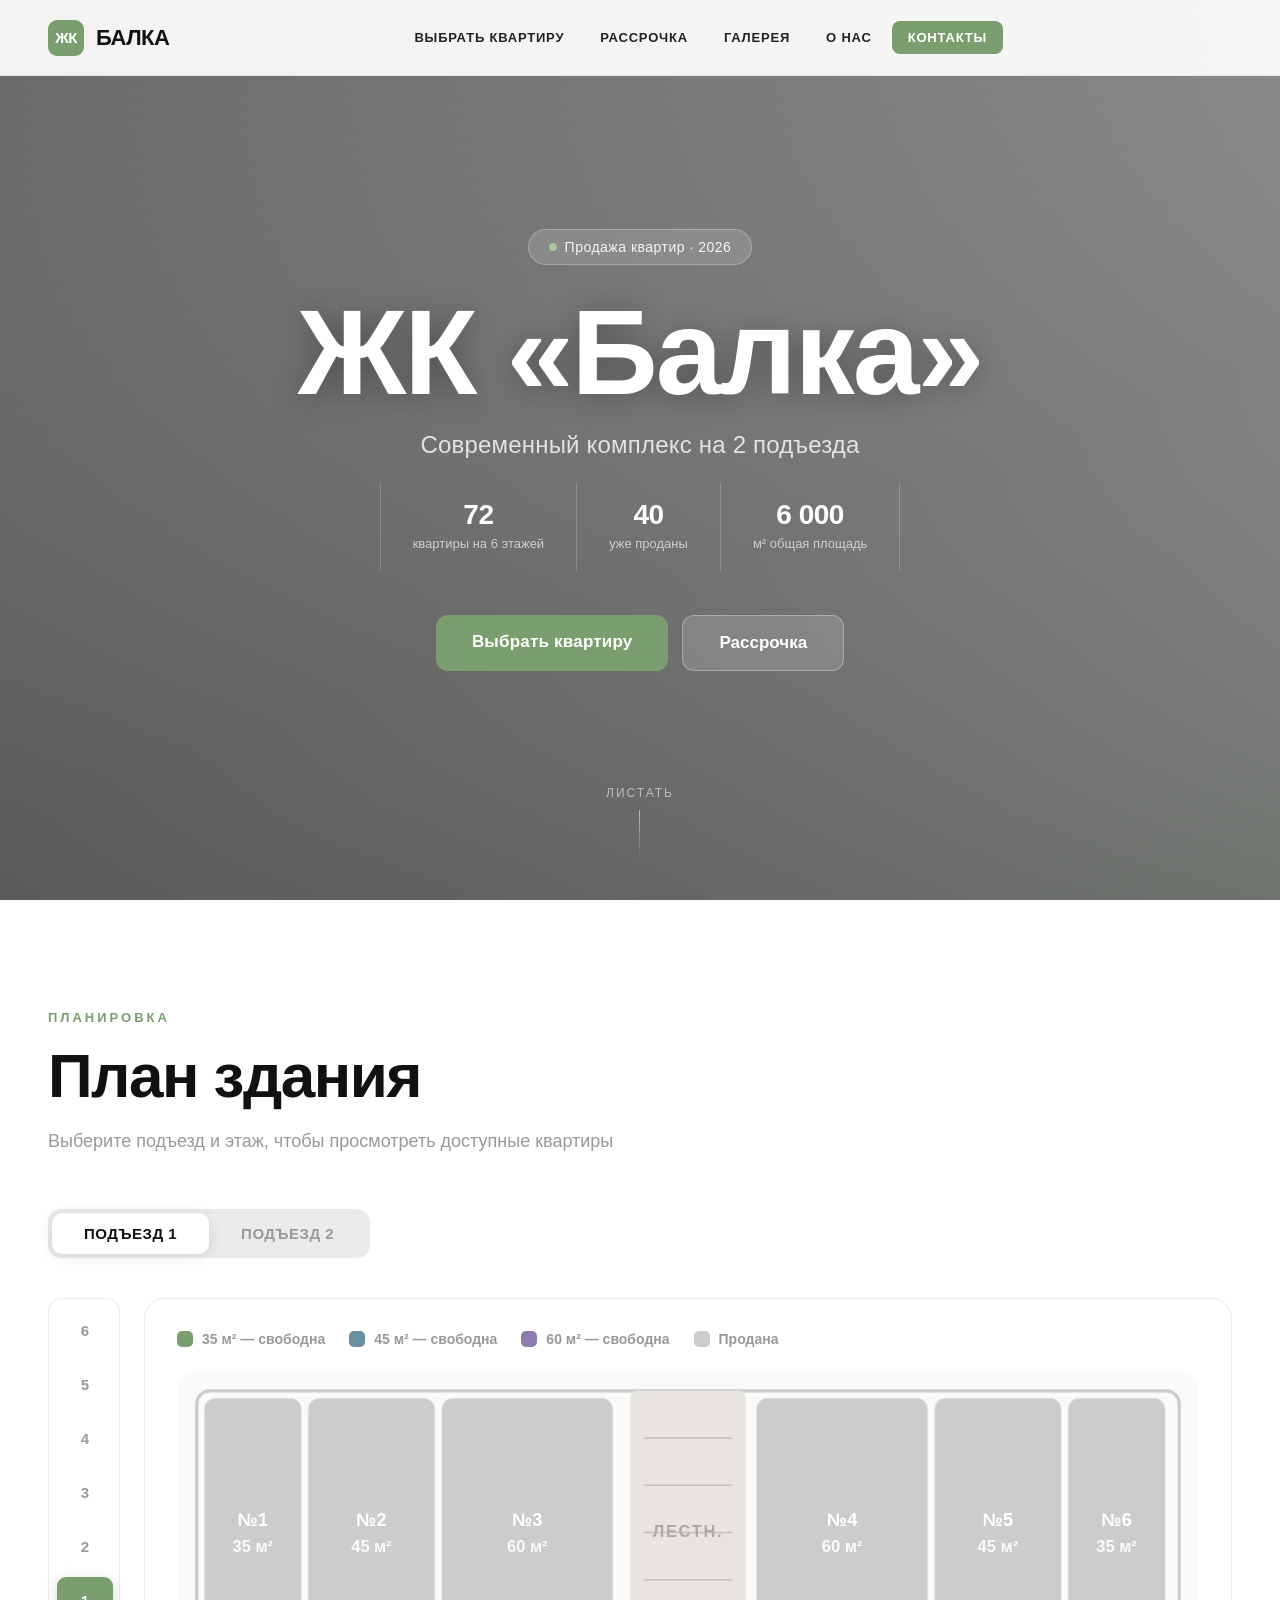
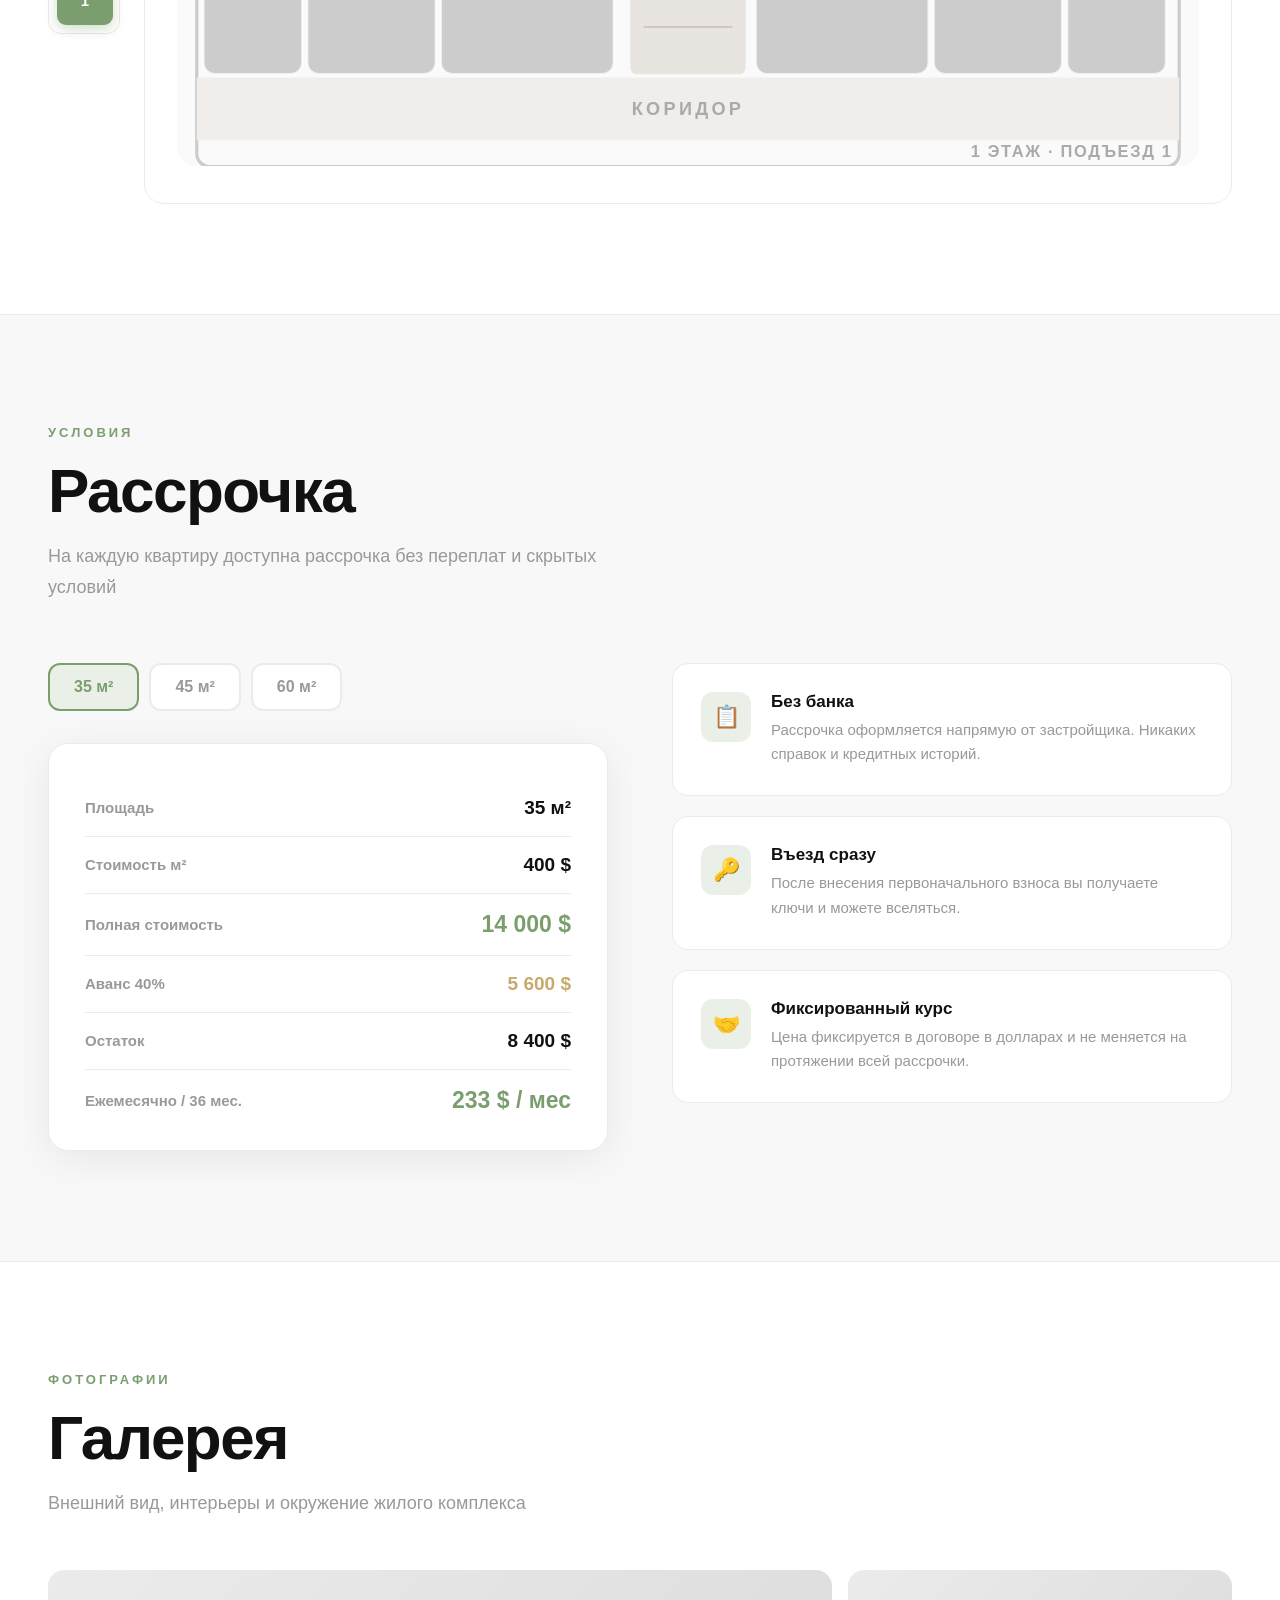
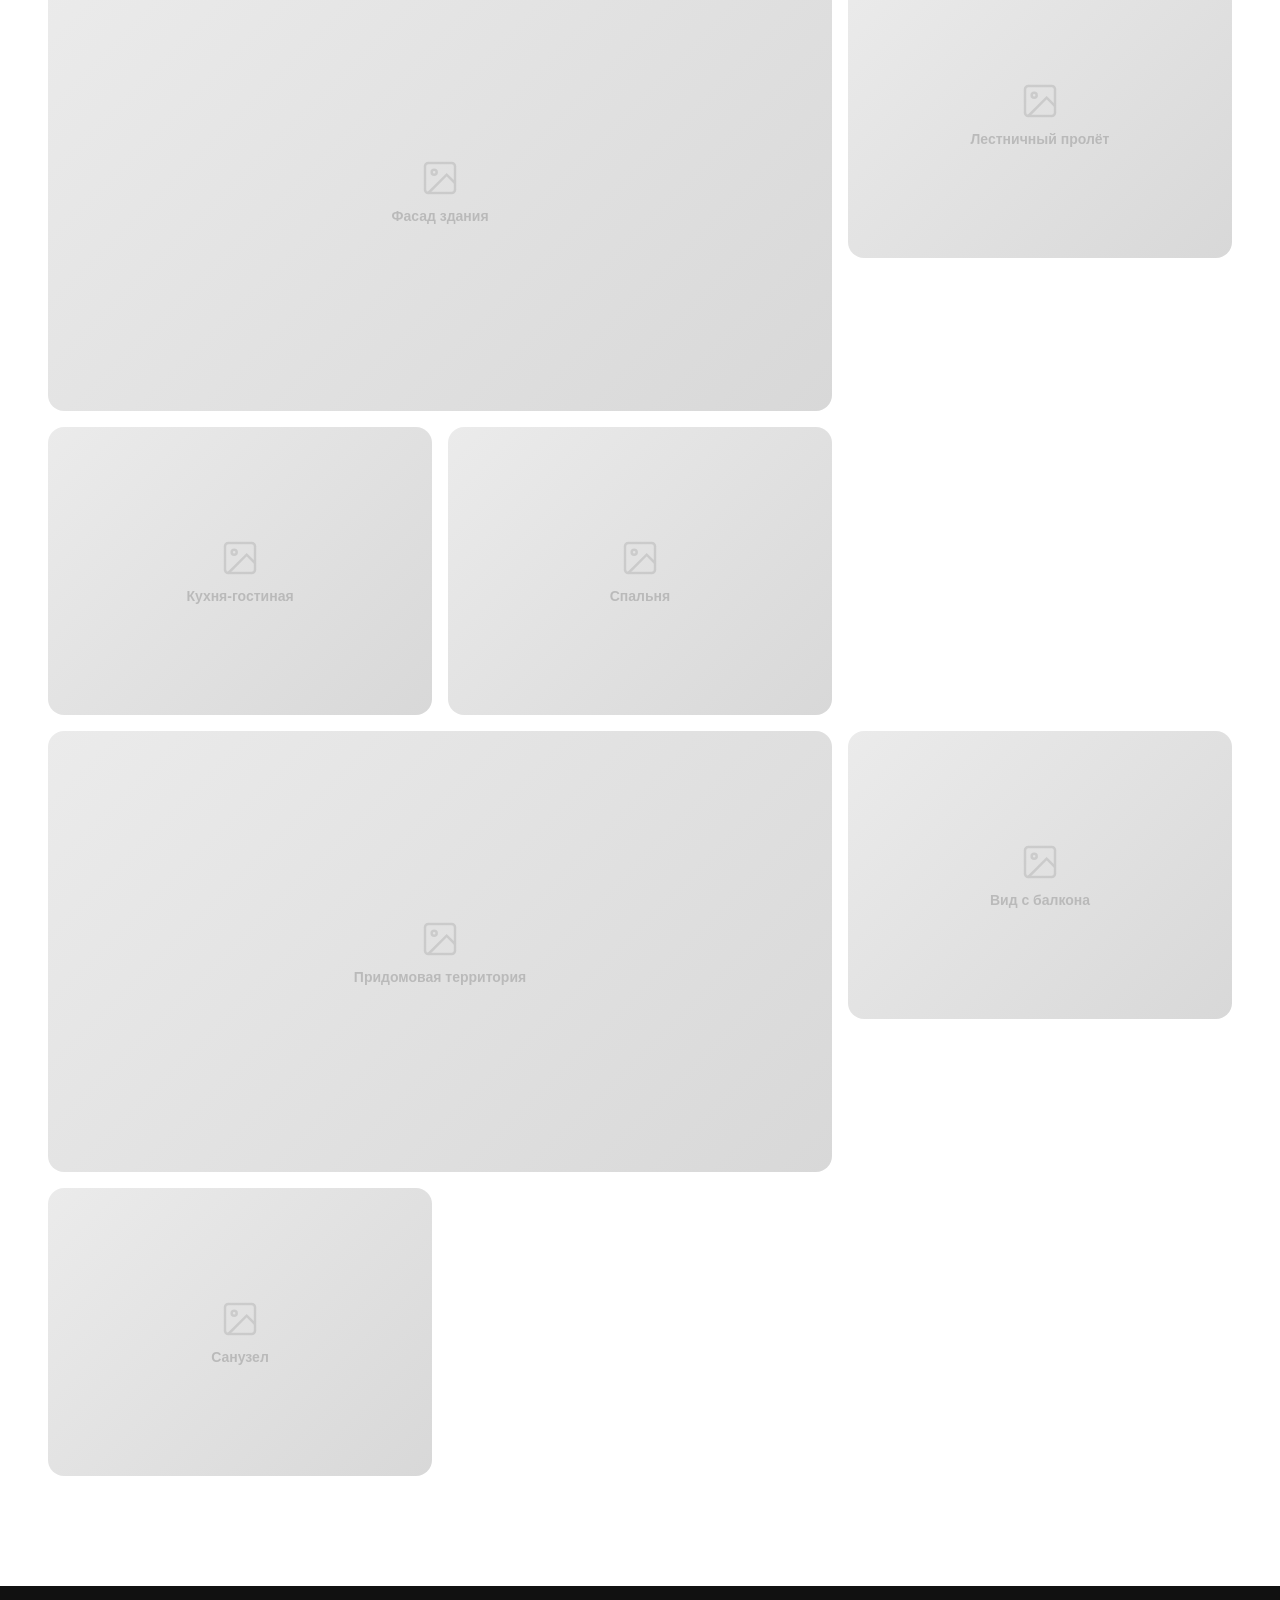
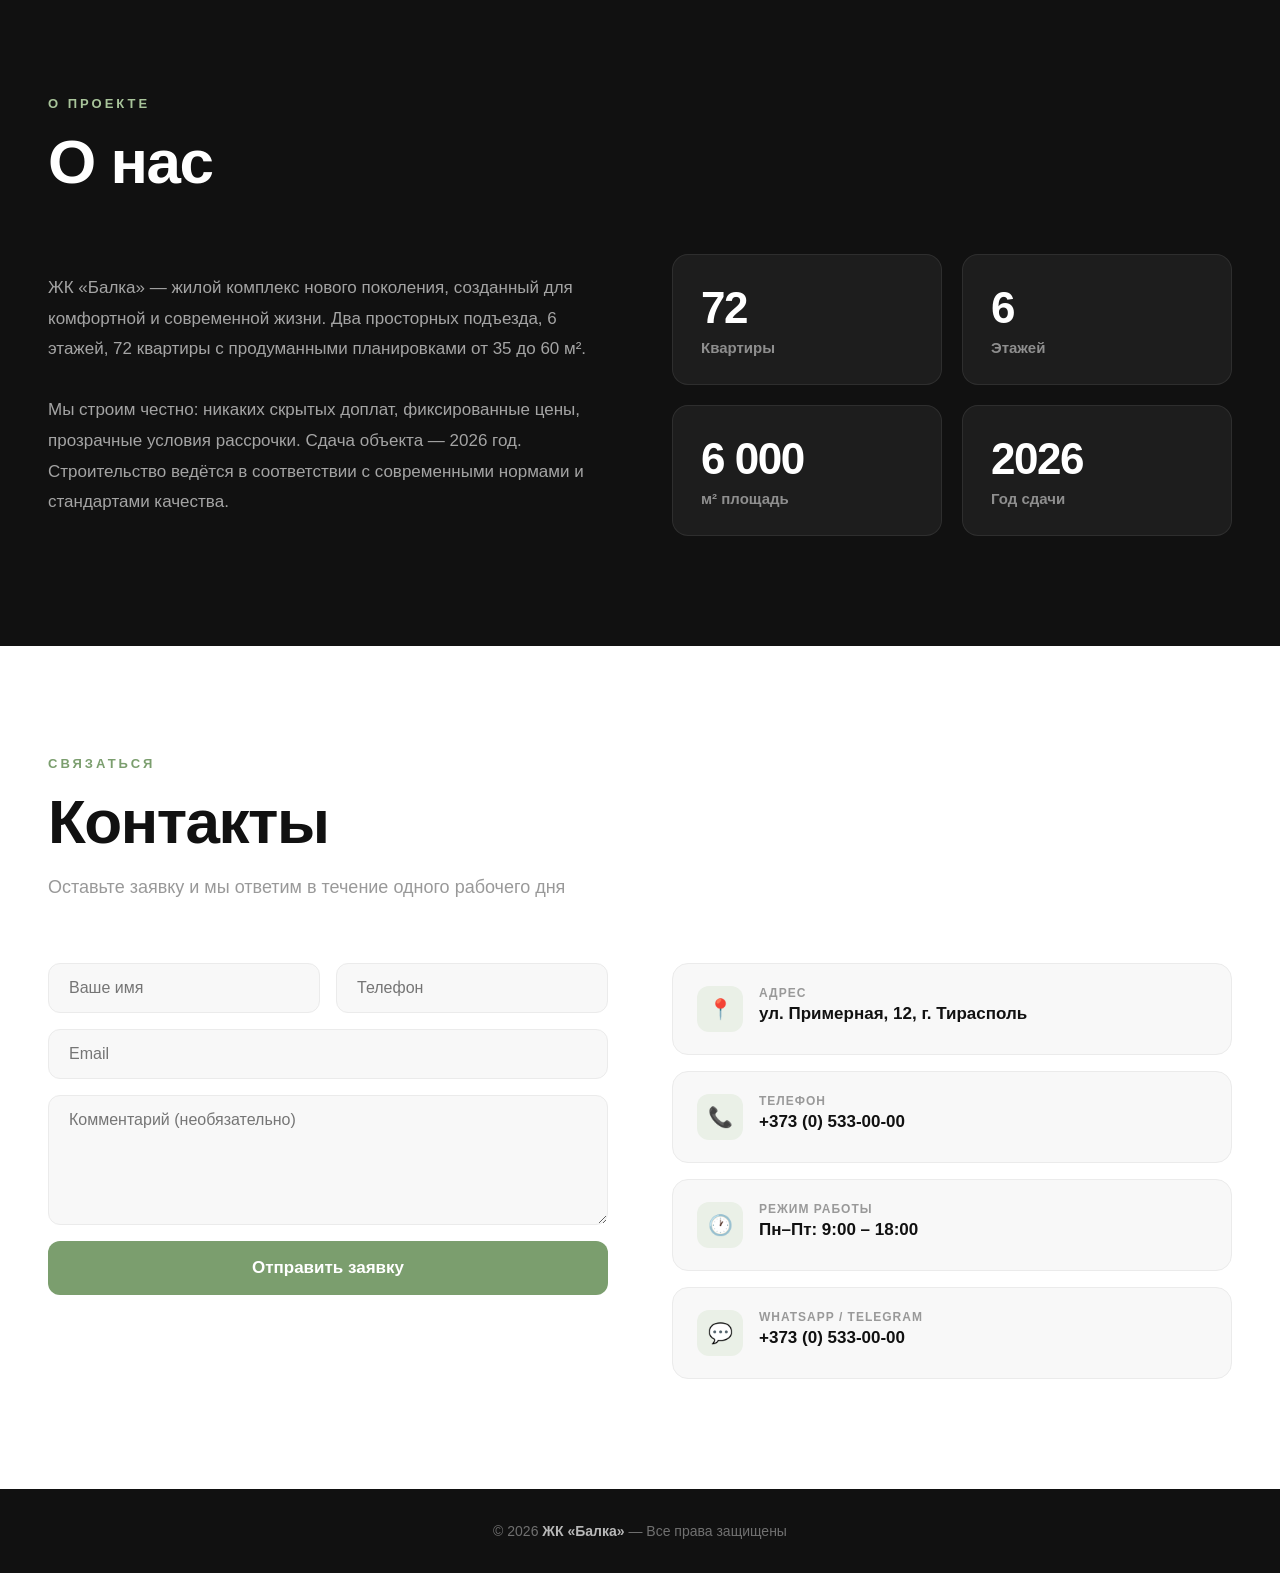
==== zhk-balka.html @ 7f9dbcc4 "Add files via upload" ====
<!DOCTYPE html>
<html lang="ru">
<head>
<meta charset="UTF-8">
<meta name="viewport" content="width=device-width, initial-scale=1.0">
<title>ЖК Балка — Современный жилой комплекс</title>
<link href="https://fonts.cdnfonts.com/css/cera-pro" rel="stylesheet">
<style>
  :root {
    --cream: #ffffff;
    --warm-white: #ffffff;
    --stone: #EBEBEB;
    --sand: #D4C9B8;
    --clay: #999999;
    --charcoal: #222222;
    --dark: #111111;
    --accent: #7B9E6E;
    --accent-light: #A8C49A;
    --accent-pale: #EAF0E7;
    --sold: #CCCCCC;
    --gold: #C8A96E;
    --radius: 16px;
    --shadow: 0 8px 40px rgba(0,0,0,0.07);
    --transition: all 0.35s cubic-bezier(0.4, 0, 0.2, 1);
  }

  * { margin: 0; padding: 0; box-sizing: border-box; }
  html { scroll-behavior: smooth; }

  body {
    font-family: 'Cera Pro', 'Nunito Sans', sans-serif;
    background: #fff;
    color: var(--charcoal);
    overflow-x: hidden;
    font-size: 17px;
  }

  /* ── NAV ── */
  nav {
    position: fixed; top: 0; left: 0; right: 0; z-index: 1000;
    background: rgba(255,255,255,0.92);
    backdrop-filter: blur(20px);
    -webkit-backdrop-filter: blur(20px);
    border-bottom: 1px solid rgba(0,0,0,0.07);
    padding: 0 48px;
    height: 76px;
    display: flex; align-items: center; justify-content: space-between;
  }

  .nav-logo {
    font-size: 22px; font-weight: 800; color: var(--dark);
    letter-spacing: -0.5px; text-decoration: none;
    display: flex; align-items: center; gap: 12px;
    text-transform: uppercase;
  }

  .nav-logo-icon {
    width: 36px; height: 36px; background: var(--accent);
    border-radius: 9px; display: flex; align-items: center; justify-content: center;
    color: white; font-size: 15px; font-weight: 800; flex-shrink: 0;
  }

  .nav-links {
    display: flex; align-items: center; gap: 4px;
    flex: 1; justify-content: center;
  }

  .nav-links a {
    text-decoration: none; color: var(--charcoal);
    font-size: 13px; font-weight: 700;
    padding: 9px 16px; border-radius: 8px;
    transition: var(--transition); white-space: nowrap;
    text-transform: uppercase; letter-spacing: 0.8px;
  }

  .nav-links a:hover { background: var(--stone); color: var(--dark); }

  .nav-cta {
    background: var(--accent) !important; color: white !important;
    font-weight: 700 !important; letter-spacing: 0.8px;
  }
  .nav-cta:hover { background: #6a8d5e !important; }

  .hamburger {
    display: none; flex-direction: column; gap: 5px;
    background: none; border: none; cursor: pointer; padding: 8px;
  }
  .hamburger span {
    width: 26px; height: 2px; background: var(--charcoal);
    border-radius: 2px; display: block; transition: var(--transition);
  }

  .mobile-menu {
    display: none; position: fixed; top: 76px; left: 0; right: 0;
    background: rgba(255,255,255,0.98); backdrop-filter: blur(20px);
    padding: 16px 24px; z-index: 999;
    border-bottom: 1px solid var(--stone);
    flex-direction: column; gap: 4px;
  }
  .mobile-menu.open { display: flex; }
  .mobile-menu a {
    text-decoration: none; color: var(--charcoal); font-size: 16px;
    font-weight: 700; padding: 13px 18px; border-radius: 10px;
    transition: var(--transition); text-transform: uppercase; letter-spacing: 0.8px;
  }
  .mobile-menu a:hover { background: var(--stone); }

  /* ── HERO ── */
  #hero {
    height: 100vh; min-height: 620px;
    position: relative; display: flex; align-items: center;
    justify-content: center; overflow: hidden;
  }

  .hero-bg {
    position: absolute; inset: 0;
    background:
      linear-gradient(160deg, rgba(20,20,20,0.6) 0%, rgba(20,20,20,0.35) 60%, rgba(100,140,90,0.2) 100%),
      url('https://images.unsplash.com/photo-1545324418-cc1a3fa10c00?w=1600&q=80') center/cover no-repeat;
    transform: scale(1.03);
  }
  .hero-overlay {
    position: absolute; inset: 0;
    background: linear-gradient(to bottom, rgba(0,0,0,0.08) 0%, rgba(0,0,0,0.5) 100%);
  }

  .hero-content {
    position: relative; z-index: 1; text-align: center;
    padding: 0 24px; animation: fadeUp 1s ease both;
    width: 100%; max-width: 900px;
  }

  .hero-badge {
    display: inline-flex; align-items: center; gap: 8px;
    background: rgba(255,255,255,0.14); backdrop-filter: blur(12px);
    border: 1px solid rgba(255,255,255,0.25);
    padding: 9px 20px; border-radius: 50px; margin-bottom: 32px;
    color: rgba(255,255,255,0.9); font-size: 14px; font-weight: 500;
    letter-spacing: 0.5px;
  }
  .hero-badge::before {
    content: ''; width: 8px; height: 8px; border-radius: 50%;
    background: var(--accent-light);
  }

  .hero-title {
    font-size: clamp(56px, 10vw, 120px);
    font-weight: 800; color: white;
    letter-spacing: -2px; line-height: 0.93;
    margin-bottom: 22px;
    text-shadow: 0 4px 30px rgba(0,0,0,0.3);
  }

  .hero-sub {
    font-size: clamp(18px, 2.5vw, 24px);
    color: rgba(255,255,255,0.8); font-weight: 400;
    margin-bottom: 24px; letter-spacing: 0.2px;
  }

  /* HERO STATS */
  .hero-stats {
    display: flex; justify-content: center; gap: 0;
    margin-bottom: 44px; flex-wrap: wrap;
  }

  .hero-stat {
    padding: 18px 32px;
    border-right: 1px solid rgba(255,255,255,0.2);
    text-align: center;
  }
  .hero-stat:first-child { border-left: 1px solid rgba(255,255,255,0.2); }

  .hero-stat-num {
    font-size: 28px; font-weight: 800; color: white;
    letter-spacing: -0.5px; display: block; line-height: 1;
    margin-bottom: 4px;
  }
  .hero-stat-label {
    font-size: 13px; color: rgba(255,255,255,0.65);
    font-weight: 500;
  }

  .hero-btns { display: flex; gap: 14px; justify-content: center; flex-wrap: wrap; }

  .btn-primary {
    background: var(--accent); color: white;
    padding: 17px 36px; border-radius: 12px;
    text-decoration: none; font-weight: 700; font-size: 17px;
    transition: var(--transition); border: none; cursor: pointer;
    font-family: inherit; letter-spacing: 0.2px;
  }
  .btn-primary:hover { background: #6a8d5e; transform: translateY(-2px); box-shadow: 0 14px 32px rgba(123,158,110,0.4); }

  .btn-ghost {
    background: rgba(255,255,255,0.14); color: white;
    padding: 17px 36px; border-radius: 12px;
    text-decoration: none; font-weight: 700; font-size: 17px;
    transition: var(--transition); border: 1px solid rgba(255,255,255,0.3);
    backdrop-filter: blur(8px); cursor: pointer; font-family: inherit;
  }
  .btn-ghost:hover { background: rgba(255,255,255,0.25); transform: translateY(-2px); }

  .hero-scroll {
    position: absolute; bottom: 40px; left: 50%; transform: translateX(-50%);
    color: rgba(255,255,255,0.55); font-size: 12px; letter-spacing: 2px;
    text-transform: uppercase; display: flex; flex-direction: column;
    align-items: center; gap: 10px; z-index: 1;
  }
  .scroll-line {
    width: 1px; height: 50px;
    background: linear-gradient(to bottom, rgba(255,255,255,0.55), transparent);
    animation: scrollPulse 2s ease infinite;
  }

  /* ── SHARED SECTION ── */
  section { padding: 110px 48px; max-width: 1280px; margin: 0 auto; }

  .section-label {
    font-size: 13px; font-weight: 700; letter-spacing: 3px;
    text-transform: uppercase; color: var(--accent);
    margin-bottom: 18px;
  }

  .section-title {
    font-size: clamp(36px, 5vw, 62px);
    font-weight: 800; color: var(--dark);
    letter-spacing: -1.5px; line-height: 1.05;
    margin-bottom: 18px;
  }

  .section-desc {
    font-size: 18px; color: var(--clay);
    font-weight: 400; line-height: 1.7;
    max-width: 580px;
  }

  /* divider between full-width sections */
  .section-divider {
    border: none; height: 1px;
    background: var(--stone); margin: 0;
  }

  /* ── PLAN BLOCK ── */
  #floorplan { max-width: 100%; padding: 110px 48px; background: #fff; }
  .plan-inner { max-width: 1280px; margin: 0 auto; }
  .plan-header { margin-bottom: 52px; }

  .plan-tabs {
    display: inline-flex; background: var(--stone);
    border-radius: 13px; padding: 4px; margin-bottom: 40px;
  }

  .plan-tab {
    padding: 12px 32px; border-radius: 10px; border: none;
    font-family: inherit; font-size: 15px; font-weight: 700;
    cursor: pointer; transition: var(--transition);
    color: var(--clay); background: transparent;
    text-transform: uppercase; letter-spacing: 0.5px;
  }
  .plan-tab.active {
    background: white; color: var(--dark);
    box-shadow: 0 2px 14px rgba(0,0,0,0.1);
  }

  .plan-container {
    display: grid; grid-template-columns: 72px 1fr;
    gap: 24px; align-items: start;
  }

  .floor-switcher {
    display: flex; flex-direction: column; gap: 6px;
    background: #fff; border-radius: 13px;
    padding: 8px; border: 1.5px solid var(--stone);
  }

  .floor-btn {
    width: 56px; height: 48px; border: none; border-radius: 9px;
    font-family: inherit; font-size: 15px; font-weight: 700;
    cursor: pointer; transition: var(--transition);
    color: var(--clay); background: transparent;
  }
  .floor-btn.active {
    background: var(--accent); color: white;
    box-shadow: 0 4px 14px rgba(123,158,110,0.35);
  }
  .floor-btn:hover:not(.active) { background: var(--stone); color: var(--dark); }

  .plan-wrapper {
    background: #fff; border-radius: 20px;
    padding: 32px; border: 1.5px solid var(--stone);
    position: relative; overflow: visible;
  }

  .plan-legend {
    display: flex; gap: 24px; margin-bottom: 24px; flex-wrap: wrap; align-items: center;
  }
  .legend-item {
    display: flex; align-items: center; gap: 9px;
    font-size: 14px; color: var(--clay); font-weight: 600;
  }
  .legend-dot { width: 16px; height: 16px; border-radius: 5px; }

  .plan-svg-container { position: relative; }

  /* SVG apt styles */
  .apt { cursor: pointer; transition: var(--transition); }
  .apt rect, .apt polygon { transition: var(--transition); stroke: rgba(255,255,255,0.7); stroke-width: 1.5; }
  .apt.free rect, .apt.free polygon { fill: var(--accent); }
  .apt.sold rect, .apt.sold polygon { fill: var(--sold); }
  .apt.free:hover rect, .apt.free:hover polygon { fill: var(--accent-light); }
  .apt-label {
    font-family: 'Cera Pro', sans-serif; font-weight: 700;
    fill: white; pointer-events: none;
    text-anchor: middle; dominant-baseline: middle;
  }

  /* Tooltip */
  .tooltip {
    position: fixed; z-index: 9999;
    background: var(--dark); color: white;
    border-radius: 14px; padding: 16px 20px;
    pointer-events: none; opacity: 0;
    transition: opacity 0.2s ease;
    min-width: 190px; font-size: 14px; line-height: 1.65;
    box-shadow: 0 12px 36px rgba(0,0,0,0.28);
  }
  .tooltip.show { opacity: 1; }
  .tooltip-num { font-size: 17px; font-weight: 800; margin-bottom: 8px; color: var(--accent-light); }
  .tooltip-row { display: flex; justify-content: space-between; gap: 18px; color: rgba(255,255,255,0.7); }
  .tooltip-row strong { color: white; }

  /* ── INSTALLMENT ── */
  #installment { max-width: 100%; padding: 110px 48px; background: #F8F8F8; }
  .inst-inner { max-width: 1280px; margin: 0 auto; }

  .inst-grid {
    display: grid; grid-template-columns: 1fr 1fr;
    gap: 64px; align-items: start; margin-top: 60px;
  }

  .size-selector { display: flex; gap: 10px; margin-bottom: 32px; }

  .size-btn {
    padding: 13px 24px; border: 2px solid var(--stone);
    background: white; border-radius: 12px; cursor: pointer;
    font-family: inherit; font-size: 16px; font-weight: 700;
    color: var(--clay); transition: var(--transition);
  }
  .size-btn.active {
    border-color: var(--accent); background: var(--accent-pale);
    color: var(--accent);
  }
  .size-btn:hover:not(.active) { border-color: #ccc; color: var(--charcoal); }

  .calc-card {
    background: white; border-radius: 20px;
    border: 1.5px solid var(--stone); padding: 36px;
    box-shadow: var(--shadow);
  }

  .calc-row {
    display: flex; justify-content: space-between; align-items: center;
    padding: 17px 0; border-bottom: 1px solid var(--stone);
  }
  .calc-row:last-child { border-bottom: none; padding-bottom: 0; }

  .calc-label { font-size: 15px; color: var(--clay); font-weight: 600; }
  .calc-value { font-size: 19px; font-weight: 700; color: var(--dark); }
  .calc-value.accent { color: var(--accent); font-size: 23px; }
  .calc-value.gold { color: var(--gold); }

  .inst-info { display: flex; flex-direction: column; gap: 20px; }

  .info-card {
    background: white; border-radius: 16px; padding: 28px;
    border: 1.5px solid var(--stone);
    display: flex; gap: 20px; align-items: flex-start;
  }
  .info-icon {
    width: 50px; height: 50px; border-radius: 12px;
    background: var(--accent-pale); display: flex; align-items: center;
    justify-content: center; font-size: 22px; flex-shrink: 0;
  }
  .info-title { font-size: 17px; font-weight: 700; color: var(--dark); margin-bottom: 6px; }
  .info-text { font-size: 15px; color: var(--clay); line-height: 1.65; }

  /* ── GALLERY ── */
  #gallery { max-width: 1280px; }

  .gallery-grid {
    display: grid;
    grid-template-columns: repeat(3, 1fr);
    gap: 16px; margin-top: 52px;
  }
  .gallery-item {
    border-radius: 16px; overflow: hidden;
    cursor: pointer; position: relative;
    background: var(--stone); aspect-ratio: 4/3;
    transition: var(--transition);
  }
  .gallery-item:nth-child(1) { grid-column: span 2; aspect-ratio: 16/9; }
  .gallery-item:nth-child(5) { grid-column: span 2; aspect-ratio: 16/9; }
  .gallery-item:hover { transform: scale(1.015); box-shadow: 0 20px 50px rgba(0,0,0,0.12); }
  .gallery-item:hover .gallery-overlay { opacity: 1; }

  .gallery-placeholder {
    width: 100%; height: 100%; display: flex; flex-direction: column;
    align-items: center; justify-content: center;
    background: linear-gradient(135deg, #EBEBEB 0%, #D8D8D8 100%);
    color: #aaa; gap: 10px;
  }
  .gallery-placeholder svg { opacity: 0.4; }
  .gallery-placeholder span { font-size: 14px; font-weight: 600; opacity: 0.7; }

  .gallery-overlay {
    position: absolute; inset: 0; background: rgba(0,0,0,0.35);
    display: flex; align-items: center; justify-content: center;
    opacity: 0; transition: var(--transition);
  }
  .gallery-overlay svg { color: white; }

  /* Lightbox */
  .lightbox {
    position: fixed; inset: 0; z-index: 9998;
    background: rgba(10,10,10,0.95); backdrop-filter: blur(12px);
    display: flex; align-items: center; justify-content: center;
    opacity: 0; pointer-events: none; transition: opacity 0.3s ease;
  }
  .lightbox.open { opacity: 1; pointer-events: all; }

  .lightbox-inner {
    max-width: 90vw; max-height: 85vh;
    border-radius: 20px; overflow: hidden; position: relative;
    background: #222; display: flex; align-items: center;
    justify-content: center; min-width: 400px; min-height: 300px;
  }
  .lightbox-placeholder {
    width: 80vw; height: 60vh; display: flex; flex-direction: column;
    align-items: center; justify-content: center;
    background: linear-gradient(135deg, #2a2a2a, #1a1a1a);
    color: #666; gap: 14px;
  }
  .lightbox-placeholder span { font-size: 17px; font-weight: 600; }

  .lightbox-close {
    position: absolute; top: 20px; right: 20px;
    width: 46px; height: 46px; border-radius: 50%;
    background: rgba(255,255,255,0.12); border: none; cursor: pointer;
    color: white; font-size: 20px; display: flex; align-items: center;
    justify-content: center; transition: var(--transition);
    backdrop-filter: blur(8px);
  }
  .lightbox-close:hover { background: rgba(255,255,255,0.25); transform: rotate(90deg); }

  /* ── ABOUT ── */
  #about { max-width: 100%; padding: 110px 48px; background: var(--dark); }
  .about-inner { max-width: 1280px; margin: 0 auto; }
  #about .section-title { color: white; }
  #about .section-label { color: var(--accent-light); }

  .about-grid {
    display: grid; grid-template-columns: 1fr 1fr;
    gap: 64px; align-items: center; margin-top: 60px;
  }

  .about-text { color: rgba(255,255,255,0.62); font-size: 17px; line-height: 1.8; }

  .about-stats { display: grid; grid-template-columns: 1fr 1fr; gap: 20px; }

  .stat-card {
    background: rgba(255,255,255,0.05); border-radius: 16px;
    padding: 28px; border: 1px solid rgba(255,255,255,0.08);
  }
  .stat-num {
    font-size: 44px; font-weight: 800; color: white;
    letter-spacing: -1.5px; margin-bottom: 6px;
  }
  .stat-label { font-size: 15px; color: rgba(255,255,255,0.5); font-weight: 600; }

  /* ── CONTACTS ── */
  #contacts { max-width: 1280px; }

  .contact-grid {
    display: grid; grid-template-columns: 1fr 1fr; gap: 64px;
    margin-top: 60px; align-items: start;
  }

  .contact-form { display: flex; flex-direction: column; gap: 16px; }
  .form-row { display: grid; grid-template-columns: 1fr 1fr; gap: 16px; }

  input, textarea {
    font-family: inherit; font-size: 16px;
    background: #F8F8F8; border: 1.5px solid var(--stone);
    border-radius: 12px; padding: 15px 20px; color: var(--dark);
    transition: var(--transition); width: 100%; outline: none;
  }
  input:focus, textarea:focus { border-color: var(--accent); background: white; }
  textarea { resize: vertical; min-height: 130px; }

  .form-submit {
    padding: 17px; border-radius: 12px;
    background: var(--accent); color: white; border: none;
    font-family: inherit; font-size: 17px; font-weight: 700;
    cursor: pointer; transition: var(--transition);
  }
  .form-submit:hover { background: #6a8d5e; transform: translateY(-2px); box-shadow: 0 12px 30px rgba(123,158,110,0.35); }

  .contact-info { display: flex; flex-direction: column; gap: 16px; }

  .contact-card {
    background: #F8F8F8; border-radius: 16px; padding: 22px 24px;
    border: 1.5px solid var(--stone); display: flex; gap: 16px; align-items: flex-start;
  }
  .contact-icon {
    width: 46px; height: 46px; border-radius: 12px;
    background: var(--accent-pale); display: flex; align-items: center;
    justify-content: center; font-size: 20px; flex-shrink: 0;
  }
  .contact-label { font-size: 12px; color: var(--clay); font-weight: 700; text-transform: uppercase; letter-spacing: 1px; margin-bottom: 4px; }
  .contact-value { font-size: 17px; color: var(--dark); font-weight: 700; }

  /* ── FOOTER ── */
  footer {
    background: var(--dark); color: rgba(255,255,255,0.4);
    text-align: center; padding: 34px 48px; font-size: 14px;
  }
  footer strong { color: rgba(255,255,255,0.7); }

  /* ── ANIMATIONS ── */
  @keyframes fadeUp {
    from { opacity: 0; transform: translateY(30px); }
    to { opacity: 1; transform: translateY(0); }
  }
  @keyframes scrollPulse {
    0%, 100% { opacity: 0.4; }
    50% { opacity: 1; }
  }

  /* ── RESPONSIVE ── */
  @media (max-width: 960px) {
    section { padding: 80px 24px; }
    #floorplan, #installment, #about { padding: 80px 24px; }
    nav { padding: 0 24px; }
    .nav-links { display: none; }
    .hamburger { display: flex; }

    .inst-grid { grid-template-columns: 1fr; gap: 36px; }
    .about-grid { grid-template-columns: 1fr; gap: 40px; }
    .contact-grid { grid-template-columns: 1fr; gap: 40px; }
    .form-row { grid-template-columns: 1fr; }

    .gallery-grid { grid-template-columns: 1fr 1fr; }
    .gallery-item:nth-child(1) { grid-column: span 2; }
    .gallery-item:nth-child(5) { grid-column: span 1; }

    .plan-container { grid-template-columns: 60px 1fr; gap: 12px; }
    .floor-btn { width: 44px; height: 42px; font-size: 13px; }

    .about-stats { grid-template-columns: 1fr 1fr; }
    .hero-stat { padding: 14px 20px; }
    .hero-stat-num { font-size: 22px; }
  }

  @media (max-width: 600px) {
    .hero-title { letter-spacing: -1px; }
    .gallery-grid { grid-template-columns: 1fr; }
    .gallery-item:nth-child(1), .gallery-item:nth-child(5) { grid-column: span 1; }
    .plan-container { grid-template-columns: 1fr; }
    .floor-switcher { flex-direction: row; flex-wrap: wrap; gap: 4px; }
    .floor-btn { width: 44px; height: 38px; }
    .size-selector { flex-wrap: wrap; }
    .about-stats { grid-template-columns: 1fr 1fr; }
    .lightbox-inner { min-width: 90vw; }
    .hero-stats { flex-direction: column; gap: 0; }
    .hero-stat { border-right: none !important; border-top: 1px solid rgba(255,255,255,0.2); }
    .hero-stat:first-child { border-left: none; border-top: 1px solid rgba(255,255,255,0.2); }
  }
</style>
</head>
<body>

<!-- NAV -->
<nav>
  <a href="#hero" class="nav-logo">
    <div class="nav-logo-icon">ЖК</div>
    Балка
  </a>
  <div class="nav-links">
    <a href="#floorplan">Выбрать квартиру</a>
    <a href="#installment">Рассрочка</a>
    <a href="#gallery">Галерея</a>
    <a href="#about">О нас</a>
    <a href="#contacts" class="nav-cta">Контакты</a>
  </div>
  <button class="hamburger" onclick="toggleMenu()" aria-label="Меню">
    <span></span><span></span><span></span>
  </button>
</nav>

<div class="mobile-menu" id="mobileMenu">
  <a href="#floorplan" onclick="toggleMenu()">Выбрать квартиру</a>
  <a href="#installment" onclick="toggleMenu()">Рассрочка</a>
  <a href="#gallery" onclick="toggleMenu()">Галерея</a>
  <a href="#about" onclick="toggleMenu()">О нас</a>
  <a href="#contacts" onclick="toggleMenu()">Контакты</a>
</div>

<!-- HERO -->
<section id="hero">
  <div class="hero-bg"></div>
  <div class="hero-overlay"></div>
  <div class="hero-content">
    <div class="hero-badge">Продажа квартир · 2026</div>
    <h1 class="hero-title">ЖК «Балка»</h1>
    <p class="hero-sub">Современный комплекс на 2 подъезда</p>

    <div class="hero-stats">
      <div class="hero-stat">
        <span class="hero-stat-num">72</span>
        <span class="hero-stat-label">квартиры на 6 этажей</span>
      </div>
      <div class="hero-stat">
        <span class="hero-stat-num">40</span>
        <span class="hero-stat-label">уже проданы</span>
      </div>
      <div class="hero-stat">
        <span class="hero-stat-num">6 000</span>
        <span class="hero-stat-label">м² общая площадь</span>
      </div>
    </div>

    <div class="hero-btns">
      <a href="#floorplan" class="btn-primary">Выбрать квартиру</a>
      <a href="#installment" class="btn-ghost">Рассрочка</a>
    </div>
  </div>
  <div class="hero-scroll">
    <span>Листать</span>
    <div class="scroll-line"></div>
  </div>
</section>

<!-- FLOOR PLAN -->
<div id="floorplan">
<div class="plan-inner">
  <div class="plan-header">
    <div class="section-label">Планировка</div>
    <h2 class="section-title">План здания</h2>
    <p class="section-desc">Выберите подъезд и этаж, чтобы просмотреть доступные квартиры</p>
  </div>

  <div class="plan-tabs">
    <button class="plan-tab active" onclick="selectEntrance(1)">Подъезд 1</button>
    <button class="plan-tab" onclick="selectEntrance(2)">Подъезд 2</button>
  </div>

  <div class="plan-container">
    <div class="floor-switcher" id="floorSwitcher">
      <button class="floor-btn" onclick="selectFloor(6)">6</button>
      <button class="floor-btn" onclick="selectFloor(5)">5</button>
      <button class="floor-btn" onclick="selectFloor(4)">4</button>
      <button class="floor-btn" onclick="selectFloor(3)">3</button>
      <button class="floor-btn" onclick="selectFloor(2)">2</button>
      <button class="floor-btn active" onclick="selectFloor(1)">1</button>
    </div>

    <div class="plan-wrapper">
      <div class="plan-legend">
        <div class="legend-item">
          <div class="legend-dot" style="background:var(--accent)"></div>
          Свободна
        </div>
        <div class="legend-item">
          <div class="legend-dot" style="background:var(--sold)"></div>
          Продана
        </div>
      </div>
      <div class="plan-svg-container" id="planContainer"></div>
    </div>
  </div>
</div>
</div>

<hr class="section-divider">

<!-- INSTALLMENT -->
<div id="installment">
<div class="inst-inner">
  <div class="section-label">Условия</div>
  <h2 class="section-title">Рассрочка</h2>
  <p class="section-desc">На каждую квартиру доступна рассрочка без переплат и скрытых условий</p>

  <div class="inst-grid">
    <div>
      <div class="size-selector">
        <button class="size-btn active" onclick="selectSize(35, this)">35 м²</button>
        <button class="size-btn" onclick="selectSize(45, this)">45 м²</button>
        <button class="size-btn" onclick="selectSize(60, this)">60 м²</button>
      </div>
      <div class="calc-card">
        <div class="calc-row">
          <span class="calc-label">Площадь</span>
          <span class="calc-value" id="calcSize">35 м²</span>
        </div>
        <div class="calc-row">
          <span class="calc-label">Стоимость м²</span>
          <span class="calc-value">400 $</span>
        </div>
        <div class="calc-row">
          <span class="calc-label">Полная стоимость</span>
          <span class="calc-value accent" id="calcTotal">14 000 $</span>
        </div>
        <div class="calc-row">
          <span class="calc-label">Аванс 40%</span>
          <span class="calc-value gold" id="calcDown">5 600 $</span>
        </div>
        <div class="calc-row">
          <span class="calc-label">Остаток</span>
          <span class="calc-value" id="calcRest">8 400 $</span>
        </div>
        <div class="calc-row">
          <span class="calc-label">Ежемесячно / 36 мес.</span>
          <span class="calc-value accent" id="calcMonthly">233 $ / мес</span>
        </div>
      </div>
    </div>
    <div class="inst-info">
      <div class="info-card">
        <div class="info-icon">📋</div>
        <div>
          <div class="info-title">Без банка</div>
          <div class="info-text">Рассрочка оформляется напрямую от застройщика. Никаких справок и кредитных историй.</div>
        </div>
      </div>
      <div class="info-card">
        <div class="info-icon">🔑</div>
        <div>
          <div class="info-title">Въезд сразу</div>
          <div class="info-text">После внесения первоначального взноса вы получаете ключи и можете вселяться.</div>
        </div>
      </div>
      <div class="info-card">
        <div class="info-icon">🤝</div>
        <div>
          <div class="info-title">Фиксированный курс</div>
          <div class="info-text">Цена фиксируется в договоре в долларах и не меняется на протяжении всей рассрочки.</div>
        </div>
      </div>
    </div>
  </div>
</div>
</div>

<hr class="section-divider">

<!-- GALLERY -->
<section id="gallery">
  <div class="section-label">Фотографии</div>
  <h2 class="section-title">Галерея</h2>
  <p class="section-desc">Внешний вид, интерьеры и окружение жилого комплекса</p>

  <div class="gallery-grid">
    <div class="gallery-item" onclick="openLightbox(1)">
      <div class="gallery-placeholder">
        <svg width="40" height="40" viewBox="0 0 24 24" fill="none" stroke="currentColor" stroke-width="1.5"><rect x="3" y="3" width="18" height="18" rx="2"/><circle cx="8.5" cy="8.5" r="1.5"/><path d="M21 15l-5-5L5 21"/></svg>
        <span>Фасад здания</span>
      </div>
      <div class="gallery-overlay">
        <svg width="32" height="32" viewBox="0 0 24 24" fill="none" stroke="currentColor" stroke-width="2"><circle cx="11" cy="11" r="8"/><path d="M21 21l-4.35-4.35"/><line x1="11" y1="8" x2="11" y2="14"/><line x1="8" y1="11" x2="14" y2="11"/></svg>
      </div>
    </div>
    <div class="gallery-item" onclick="openLightbox(2)">
      <div class="gallery-placeholder">
        <svg width="40" height="40" viewBox="0 0 24 24" fill="none" stroke="currentColor" stroke-width="1.5"><rect x="3" y="3" width="18" height="18" rx="2"/><circle cx="8.5" cy="8.5" r="1.5"/><path d="M21 15l-5-5L5 21"/></svg>
        <span>Лестничный пролёт</span>
      </div>
      <div class="gallery-overlay">
        <svg width="32" height="32" viewBox="0 0 24 24" fill="none" stroke="currentColor" stroke-width="2"><circle cx="11" cy="11" r="8"/><path d="M21 21l-4.35-4.35"/><line x1="11" y1="8" x2="11" y2="14"/><line x1="8" y1="11" x2="14" y2="11"/></svg>
      </div>
    </div>
    <div class="gallery-item" onclick="openLightbox(3)">
      <div class="gallery-placeholder">
        <svg width="40" height="40" viewBox="0 0 24 24" fill="none" stroke="currentColor" stroke-width="1.5"><rect x="3" y="3" width="18" height="18" rx="2"/><circle cx="8.5" cy="8.5" r="1.5"/><path d="M21 15l-5-5L5 21"/></svg>
        <span>Кухня-гостиная</span>
      </div>
      <div class="gallery-overlay">
        <svg width="32" height="32" viewBox="0 0 24 24" fill="none" stroke="currentColor" stroke-width="2"><circle cx="11" cy="11" r="8"/><path d="M21 21l-4.35-4.35"/><line x1="11" y1="8" x2="11" y2="14"/><line x1="8" y1="11" x2="14" y2="11"/></svg>
      </div>
    </div>
    <div class="gallery-item" onclick="openLightbox(4)">
      <div class="gallery-placeholder">
        <svg width="40" height="40" viewBox="0 0 24 24" fill="none" stroke="currentColor" stroke-width="1.5"><rect x="3" y="3" width="18" height="18" rx="2"/><circle cx="8.5" cy="8.5" r="1.5"/><path d="M21 15l-5-5L5 21"/></svg>
        <span>Спальня</span>
      </div>
      <div class="gallery-overlay">
        <svg width="32" height="32" viewBox="0 0 24 24" fill="none" stroke="currentColor" stroke-width="2"><circle cx="11" cy="11" r="8"/><path d="M21 21l-4.35-4.35"/><line x1="11" y1="8" x2="11" y2="14"/><line x1="8" y1="11" x2="14" y2="11"/></svg>
      </div>
    </div>
    <div class="gallery-item" onclick="openLightbox(5)">
      <div class="gallery-placeholder">
        <svg width="40" height="40" viewBox="0 0 24 24" fill="none" stroke="currentColor" stroke-width="1.5"><rect x="3" y="3" width="18" height="18" rx="2"/><circle cx="8.5" cy="8.5" r="1.5"/><path d="M21 15l-5-5L5 21"/></svg>
        <span>Придомовая территория</span>
      </div>
      <div class="gallery-overlay">
        <svg width="32" height="32" viewBox="0 0 24 24" fill="none" stroke="currentColor" stroke-width="2"><circle cx="11" cy="11" r="8"/><path d="M21 21l-4.35-4.35"/><line x1="11" y1="8" x2="11" y2="14"/><line x1="8" y1="11" x2="14" y2="11"/></svg>
      </div>
    </div>
    <div class="gallery-item" onclick="openLightbox(6)">
      <div class="gallery-placeholder">
        <svg width="40" height="40" viewBox="0 0 24 24" fill="none" stroke="currentColor" stroke-width="1.5"><rect x="3" y="3" width="18" height="18" rx="2"/><circle cx="8.5" cy="8.5" r="1.5"/><path d="M21 15l-5-5L5 21"/></svg>
        <span>Вид с балкона</span>
      </div>
      <div class="gallery-overlay">
        <svg width="32" height="32" viewBox="0 0 24 24" fill="none" stroke="currentColor" stroke-width="2"><circle cx="11" cy="11" r="8"/><path d="M21 21l-4.35-4.35"/><line x1="11" y1="8" x2="11" y2="14"/><line x1="8" y1="11" x2="14" y2="11"/></svg>
      </div>
    </div>
    <div class="gallery-item" onclick="openLightbox(7)">
      <div class="gallery-placeholder">
        <svg width="40" height="40" viewBox="0 0 24 24" fill="none" stroke="currentColor" stroke-width="1.5"><rect x="3" y="3" width="18" height="18" rx="2"/><circle cx="8.5" cy="8.5" r="1.5"/><path d="M21 15l-5-5L5 21"/></svg>
        <span>Санузел</span>
      </div>
      <div class="gallery-overlay">
        <svg width="32" height="32" viewBox="0 0 24 24" fill="none" stroke="currentColor" stroke-width="2"><circle cx="11" cy="11" r="8"/><path d="M21 21l-4.35-4.35"/><line x1="11" y1="8" x2="11" y2="14"/><line x1="8" y1="11" x2="14" y2="11"/></svg>
      </div>
    </div>
  </div>
</section>

<!-- ABOUT -->
<div id="about">
<div class="about-inner">
  <div class="section-label">О проекте</div>
  <h2 class="section-title">О нас</h2>

  <div class="about-grid">
    <div>
      <p class="about-text">
        ЖК «Балка» — жилой комплекс нового поколения, созданный для комфортной и современной жизни.
        Два просторных подъезда, 6 этажей, 72 квартиры с продуманными планировками от 35 до 60 м².<br><br>
        Мы строим честно: никаких скрытых доплат, фиксированные цены, прозрачные условия рассрочки.
        Сдача объекта — 2026 год. Строительство ведётся в соответствии с современными нормами и стандартами качества.
      </p>
    </div>
    <div class="about-stats">
      <div class="stat-card">
        <div class="stat-num">72</div>
        <div class="stat-label">Квартиры</div>
      </div>
      <div class="stat-card">
        <div class="stat-num">6</div>
        <div class="stat-label">Этажей</div>
      </div>
      <div class="stat-card">
        <div class="stat-num">6 000</div>
        <div class="stat-label">м² площадь</div>
      </div>
      <div class="stat-card">
        <div class="stat-num">2026</div>
        <div class="stat-label">Год сдачи</div>
      </div>
    </div>
  </div>
</div>
</div>

<!-- CONTACTS -->
<section id="contacts">
  <div class="section-label">Связаться</div>
  <h2 class="section-title">Контакты</h2>
  <p class="section-desc">Оставьте заявку и мы ответим в течение одного рабочего дня</p>

  <div class="contact-grid">
    <div class="contact-form">
      <div class="form-row">
        <input type="text" placeholder="Ваше имя">
        <input type="tel" placeholder="Телефон">
      </div>
      <input type="email" placeholder="Email">
      <textarea placeholder="Комментарий (необязательно)"></textarea>
      <button class="form-submit">Отправить заявку</button>
    </div>
    <div class="contact-info">
      <div class="contact-card">
        <div class="contact-icon">📍</div>
        <div>
          <div class="contact-label">Адрес</div>
          <div class="contact-value">ул. Примерная, 12, г. Тирасполь</div>
        </div>
      </div>
      <div class="contact-card">
        <div class="contact-icon">📞</div>
        <div>
          <div class="contact-label">Телефон</div>
          <div class="contact-value">+373 (0) 533-00-00</div>
        </div>
      </div>
      <div class="contact-card">
        <div class="contact-icon">🕐</div>
        <div>
          <div class="contact-label">Режим работы</div>
          <div class="contact-value">Пн–Пт: 9:00 – 18:00</div>
        </div>
      </div>
      <div class="contact-card">
        <div class="contact-icon">💬</div>
        <div>
          <div class="contact-label">WhatsApp / Telegram</div>
          <div class="contact-value">+373 (0) 533-00-00</div>
        </div>
      </div>
    </div>
  </div>
</section>

<!-- FOOTER -->
<footer>
  © 2026 <strong>ЖК «Балка»</strong> — Все права защищены
</footer>

<!-- LIGHTBOX -->
<div class="lightbox" id="lightbox">
  <div class="lightbox-inner">
    <div class="lightbox-placeholder">
      <svg width="60" height="60" viewBox="0 0 24 24" fill="none" stroke="currentColor" stroke-width="1.5"><rect x="3" y="3" width="18" height="18" rx="2"/><circle cx="8.5" cy="8.5" r="1.5"/><path d="M21 15l-5-5L5 21"/></svg>
      <span id="lightboxLabel">Фото</span>
    </div>
  </div>
  <button class="lightbox-close" onclick="closeLightbox()">✕</button>
</div>

<!-- TOOLTIP -->
<div class="tooltip" id="tooltip">
  <div class="tooltip-num" id="tipNum"></div>
  <div class="tooltip-row"><span>Площадь:</span><strong id="tipArea"></strong></div>
  <div class="tooltip-row"><span>Стоимость:</span><strong id="tipPrice"></strong></div>
  <div class="tooltip-row"><span>Рассрочка:</span><strong style="color:var(--accent-light)">Да</strong></div>
</div>

<script>
// ── DATA ──
const PRICE_PER_M = 400;

// 72 квартиры total: подъезд 1 = 1–36, подъезд 2 = 37–72
// 6 квартир на этаж в каждом подъезде: 3 слева, 3 справа от лестницы
// Площади: 35, 45, 60, 35, 45, 60 — разные размеры, чередуются
// 40 проданных из 72: распределяем реалистично

const SOLD_NUMS = new Set([
  1,2,3,4,5,6,    // этаж 1 под.1 — весь
  7,8,9,10,       // этаж 2 под.1 — 4 из 6
  13,14,15,16,    // этаж 3 под.1 — 4 из 6
  19,20,          // этаж 4 под.1 — 2 из 6
  37,38,39,40,41,42, // этаж 1 под.2 — весь
  43,44,45,46,    // этаж 2 под.2 — 4 из 6
  49,50,51,52,    // этаж 3 под.2 — 4 из 6
  55,56,          // этаж 4 под.2 — 2 из 6
  // итого = 6+4+4+2+6+4+4+2 = 32... добавим ещё 8
  23,24, 59,60, 29,30, 65,66
]);

// Площади по позиции внутри этажа (индекс 0–5)
const AREAS = [35, 45, 60, 60, 45, 35];

function genFloorData(entrance, floor) {
  const offset = entrance === 1 ? 0 : 36;
  const base = offset + (floor - 1) * 6;
  return Array.from({length: 6}, (_, i) => ({
    num: base + i + 1,
    area: AREAS[i],
    free: !SOLD_NUMS.has(base + i + 1)
  }));
}

// ── STATE ──
let curEntrance = 1, curFloor = 1;

// ── SVG PLAN ──
// Квартиры разного размера — разная ширина пропорционально площади
function buildFloorSVG(entrance, floor) {
  const apts = genFloorData(entrance, floor);
  const W = 620, H = 240;
  const wallPad = 16;
  const corridorH = 38;
  const corridorY = H - wallPad - corridorH;
  const stairW = 70;
  const stairX = (W - stairW) / 2;
  const aptH = corridorY - wallPad - 2;

  // Left side: apts 0,1,2 — proportional widths
  const leftTotalW = stairX - wallPad - 6;
  const leftAreas = [apts[0].area, apts[1].area, apts[2].area];
  const leftSum = leftAreas.reduce((a, b) => a + b, 0);
  let leftX = wallPad;
  const leftDefs = leftAreas.map((a, i) => {
    const w = Math.round((a / leftSum) * leftTotalW) - 3;
    const d = { x: leftX, y: wallPad, w, h: aptH, apt: apts[i] };
    leftX += w + 3;
    return d;
  });

  // Right side: apts 3,4,5 — proportional widths
  const rightStartX = stairX + stairW + 6;
  const rightTotalW = W - wallPad - rightStartX;
  const rightAreas = [apts[3].area, apts[4].area, apts[5].area];
  const rightSum = rightAreas.reduce((a, b) => a + b, 0);
  let rx = rightStartX;
  const rightDefs = rightAreas.map((a, i) => {
    const w = Math.round((a / rightSum) * rightTotalW) - 3;
    const d = { x: rx, y: wallPad, w, h: aptH, apt: apts[3 + i] };
    rx += w + 3;
    return d;
  });

  const allDefs = [...leftDefs, ...rightDefs];

  // Color variants for free apts by area
  const areaColor = {
    35: '#7B9E6E',
    45: '#6A8FA0',  // blue-grey for 45m
    60: '#8E7BAF',  // purple-grey for 60m
  };

  let svg = `<svg viewBox="0 0 ${W} ${H}" xmlns="http://www.w3.org/2000/svg" style="width:100%;border-radius:12px;">`;
  svg += `<defs>
    <filter id="sh2"><feDropShadow dx="0" dy="1" stdDeviation="3" flood-opacity="0.1"/></filter>
  </defs>`;

  // BG
  svg += `<rect width="${W}" height="${H}" fill="#FAFAFA" rx="12"/>`;

  // Outer wall
  svg += `<rect x="${wallPad-4}" y="${wallPad-4}" width="${W-wallPad*2+8}" height="${H-wallPad+4}" rx="8" fill="none" stroke="#CCCCCC" stroke-width="2"/>`;

  // Corridor
  svg += `<rect x="${wallPad-4}" y="${corridorY}" width="${W-wallPad*2+8}" height="${corridorH}" fill="#F0EDEA" rx="0"/>`;
  svg += `<text x="${W/2}" y="${corridorY + corridorH/2 + 1}" text-anchor="middle" dominant-baseline="middle" font-size="11" fill="#AAAAAA" font-family="Cera Pro,sans-serif" font-weight="700" letter-spacing="2">КОРИДОР</text>`;

  // Staircase
  svg += `<rect x="${stairX}" y="${wallPad-4}" width="${stairW}" height="${aptH+4}" fill="#E8E4DF" rx="4"/>`;
  // Stair lines
  for (let i = 1; i < 6; i++) {
    const sy = wallPad - 4 + i * ((aptH + 4) / 6);
    svg += `<line x1="${stairX+8}" y1="${sy}" x2="${stairX+stairW-8}" y2="${sy}" stroke="#C8C0B8" stroke-width="1"/>`;
  }
  svg += `<text x="${stairX + stairW/2}" y="${wallPad - 4 + (aptH+4)/2}" text-anchor="middle" dominant-baseline="middle" font-size="10" fill="#AAAAAA" font-family="Cera Pro,sans-serif" font-weight="700" letter-spacing="1">ЛЕСТН.</text>`;

  // Apartments
  allDefs.forEach(d => {
    const apt = d.apt;
    const baseColor = apt.free ? areaColor[apt.area] : '#CCCCCC';
    const cx = d.x + d.w / 2;
    const cy = d.y + d.h / 2;

    svg += `<g class="apt ${apt.free ? 'free' : 'sold'}"
      data-num="${apt.num}"
      data-area="${apt.area}"
      data-price="${apt.area * PRICE_PER_M}"
      onmouseenter="showTip(event,this)"
      onmousemove="moveTip(event)"
      onmouseleave="hideTip()"
      onclick="handleAptClick(${apt.num}, ${apt.free})">
      <rect x="${d.x}" y="${d.y}" width="${d.w}" height="${d.h}" rx="7" fill="${baseColor}"/>
      <text x="${cx}" y="${cy - 9}" class="apt-label" font-size="11">№${apt.num}</text>
      <text x="${cx}" y="${cy + 7}" class="apt-label" font-size="10" opacity="0.9">${apt.area} м²</text>
    </g>`;
  });

  // Floor label
  svg += `<text x="${W - wallPad}" y="${H - 6}" text-anchor="end" font-size="10" fill="#AAAAAA" font-family="Cera Pro,sans-serif" font-weight="700" letter-spacing="1">${floor} ЭТАЖ · ПОДЪЕЗД ${entrance}</text>`;

  svg += '</svg>';
  return svg;
}

function renderPlan() {
  document.getElementById('planContainer').innerHTML = buildFloorSVG(curEntrance, curFloor);
}

function selectEntrance(n) {
  curEntrance = n;
  document.querySelectorAll('.plan-tab').forEach((b, i) => b.classList.toggle('active', i === n - 1));
  renderPlan();
}

function selectFloor(n) {
  curFloor = n;
  document.querySelectorAll('.floor-btn').forEach(b => {
    b.classList.toggle('active', parseInt(b.textContent) === n);
  });
  renderPlan();
}

// Update legend to show area-based colors
function updateLegend() {
  const legend = document.querySelector('.plan-legend');
  legend.innerHTML = `
    <div class="legend-item"><div class="legend-dot" style="background:#7B9E6E"></div>35 м² — свободна</div>
    <div class="legend-item"><div class="legend-dot" style="background:#6A8FA0"></div>45 м² — свободна</div>
    <div class="legend-item"><div class="legend-dot" style="background:#8E7BAF"></div>60 м² — свободна</div>
    <div class="legend-item"><div class="legend-dot" style="background:#CCCCCC"></div>Продана</div>
  `;
}

// ── TOOLTIP ──
const tooltip = document.getElementById('tooltip');

function showTip(e, el) {
  tooltip.querySelector('#tipNum').textContent = 'Квартира №' + el.dataset.num;
  tooltip.querySelector('#tipArea').textContent = el.dataset.area + ' м²';
  tooltip.querySelector('#tipPrice').textContent = parseInt(el.dataset.price).toLocaleString('ru') + ' $';
  tooltip.classList.add('show');
  moveTip(e);
}
function moveTip(e) {
  let x = e.clientX + 18, y = e.clientY - 12;
  if (x + 210 > window.innerWidth) x = e.clientX - 220;
  if (y + 130 > window.innerHeight) y = e.clientY - 140;
  tooltip.style.left = x + 'px';
  tooltip.style.top = y + 'px';
}
function hideTip() { tooltip.classList.remove('show'); }

function handleAptClick(num, free) {
  if (!free) return;
  document.getElementById('installment').scrollIntoView({ behavior: 'smooth' });
}

// ── CALC ──
let calcSize = 35;

function selectSize(sz, btn) {
  calcSize = sz;
  document.querySelectorAll('.size-btn').forEach(b => b.classList.remove('active'));
  btn.classList.add('active');
  updateCalc();
}

function updateCalc() {
  const total = calcSize * PRICE_PER_M;
  const down = Math.round(total * 0.4);
  const rest = total - down;
  const monthly = Math.round(rest / 36);
  document.getElementById('calcSize').textContent = calcSize + ' м²';
  document.getElementById('calcTotal').textContent = total.toLocaleString('ru') + ' $';
  document.getElementById('calcDown').textContent = down.toLocaleString('ru') + ' $';
  document.getElementById('calcRest').textContent = rest.toLocaleString('ru') + ' $';
  document.getElementById('calcMonthly').textContent = monthly.toLocaleString('ru') + ' $ / мес';
}

// ── GALLERY ──
const labels = ['Фасад здания','Лестничный пролёт','Кухня-гостиная','Спальня','Придомовая территория','Вид с балкона','Санузел'];

function openLightbox(n) {
  document.getElementById('lightboxLabel').textContent = labels[n-1] || 'Фото ' + n;
  document.getElementById('lightbox').classList.add('open');
}
function closeLightbox() {
  document.getElementById('lightbox').classList.remove('open');
}
document.getElementById('lightbox').addEventListener('click', function(e) {
  if (e.target === this) closeLightbox();
});
document.addEventListener('keydown', e => { if (e.key === 'Escape') closeLightbox(); });

// ── MOBILE MENU ──
function toggleMenu() {
  document.getElementById('mobileMenu').classList.toggle('open');
}

// ── INIT ──
renderPlan();
updateLegend();
updateCalc();
</script>
</body>
</html>
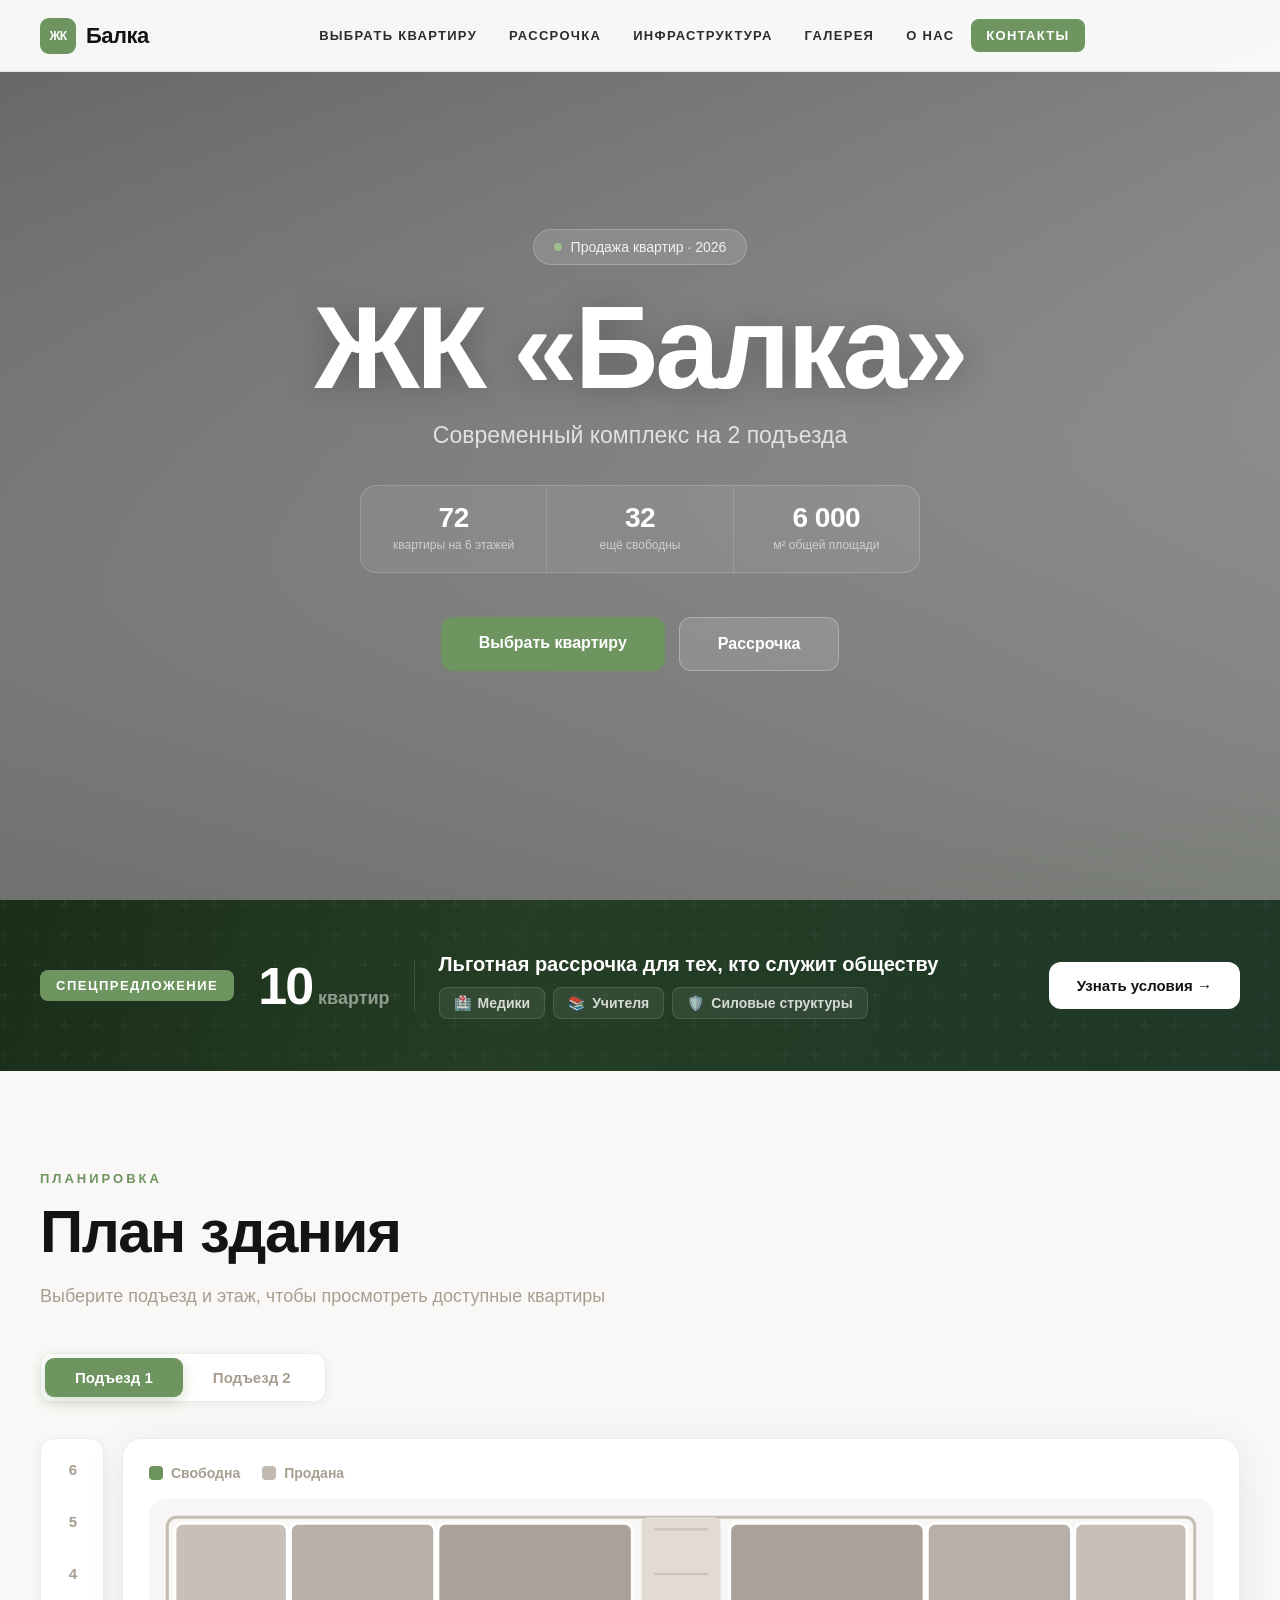
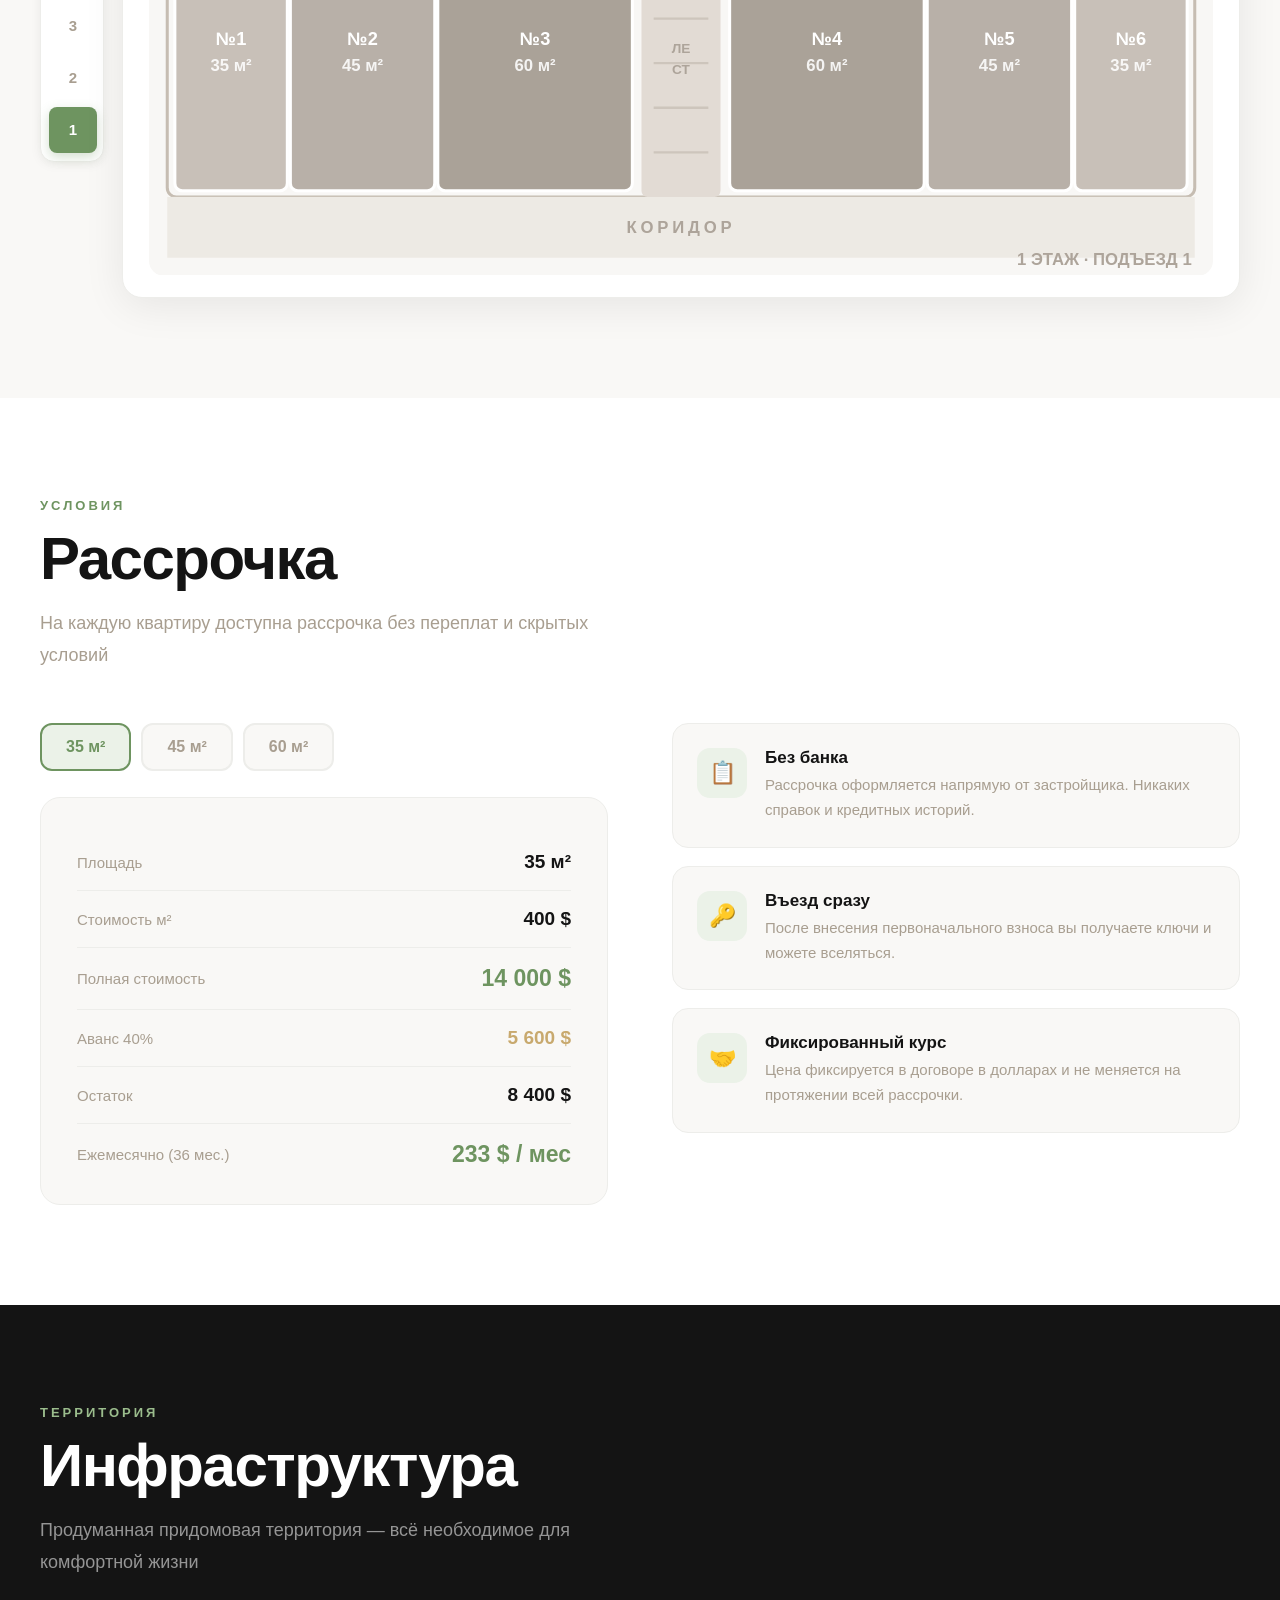
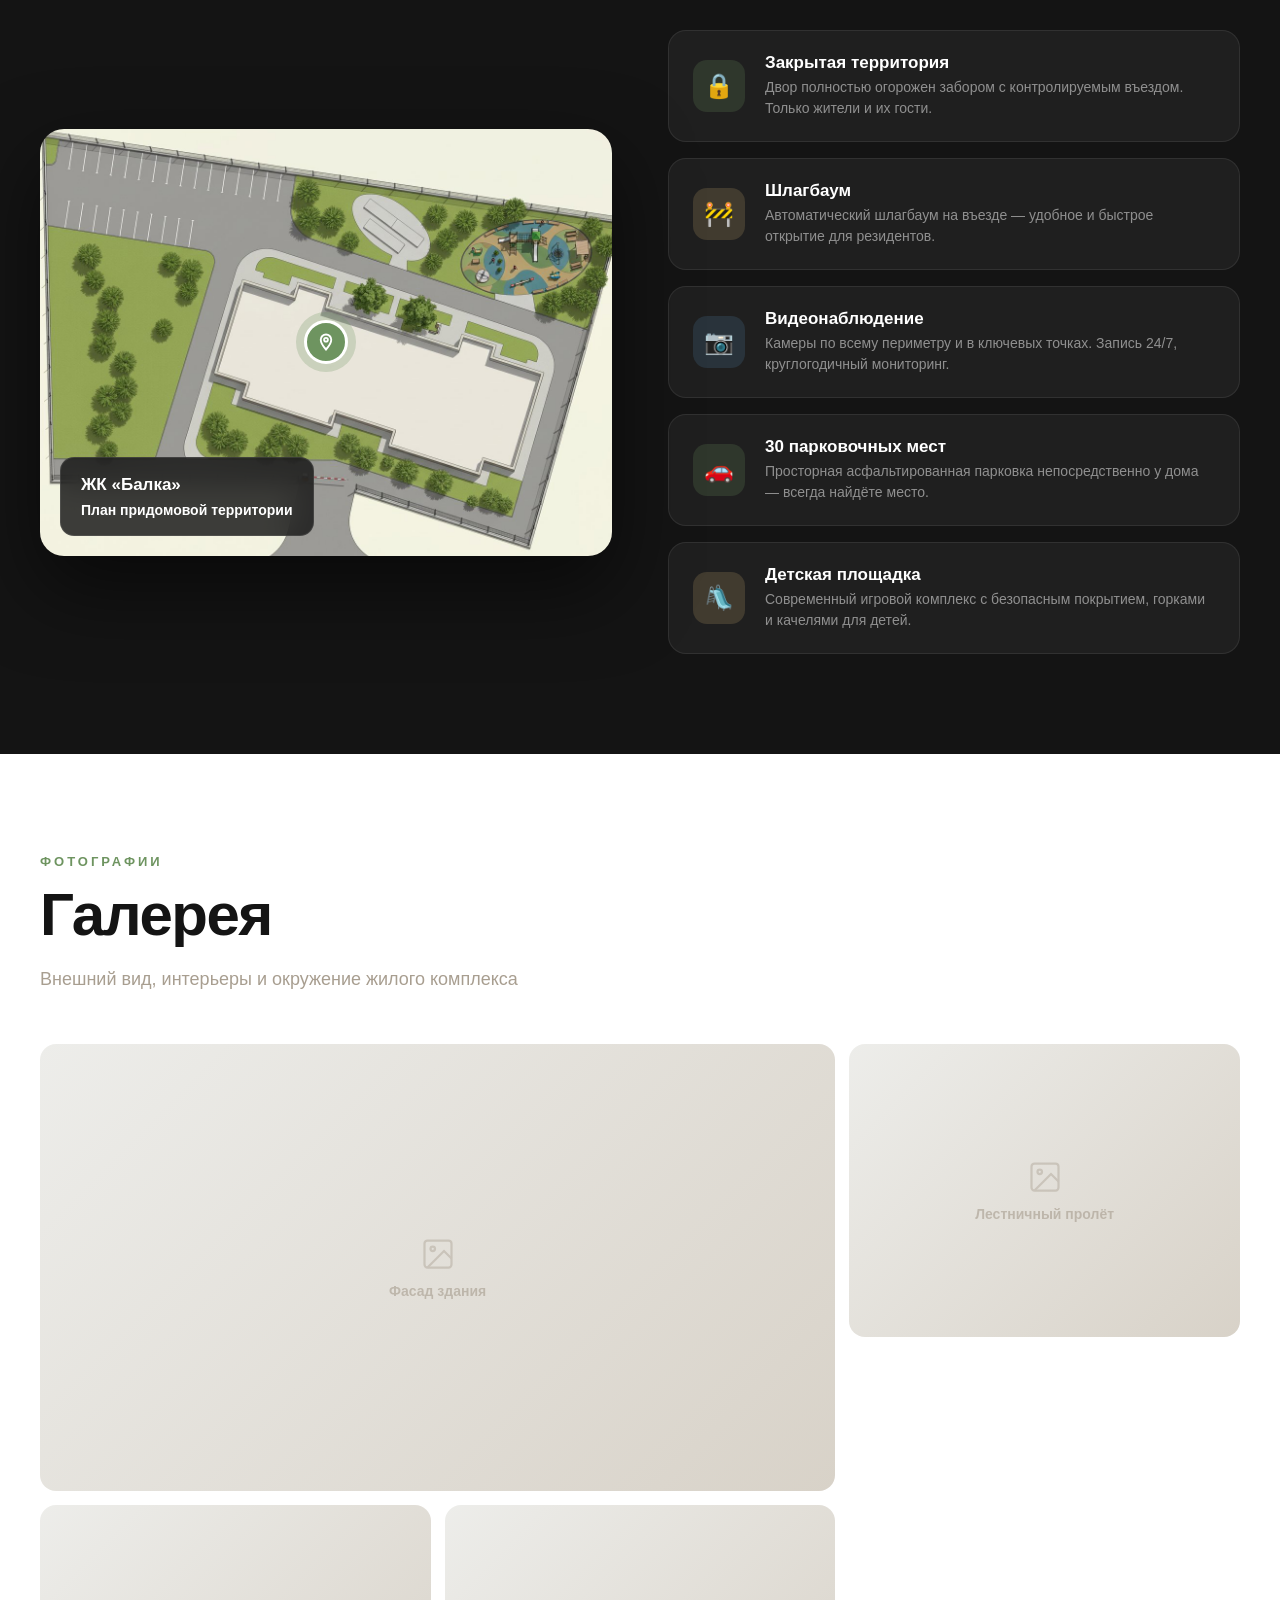
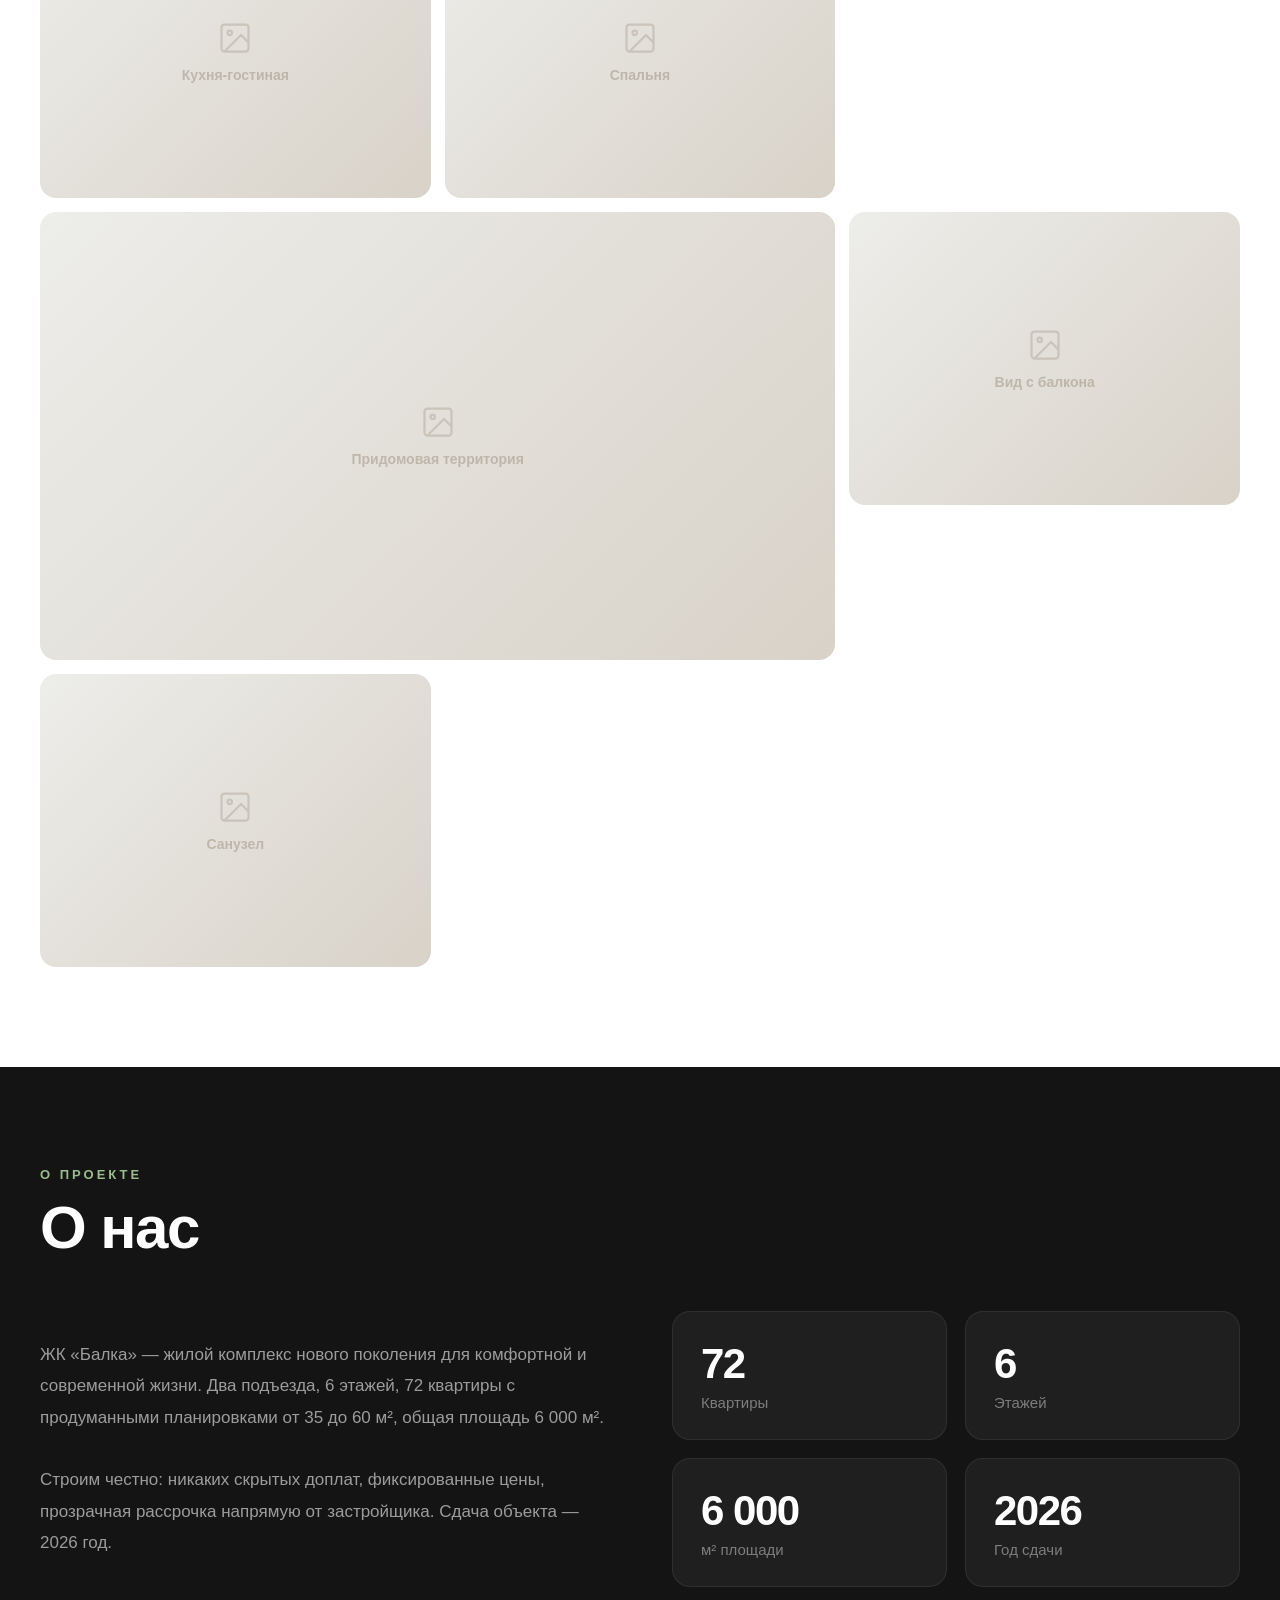
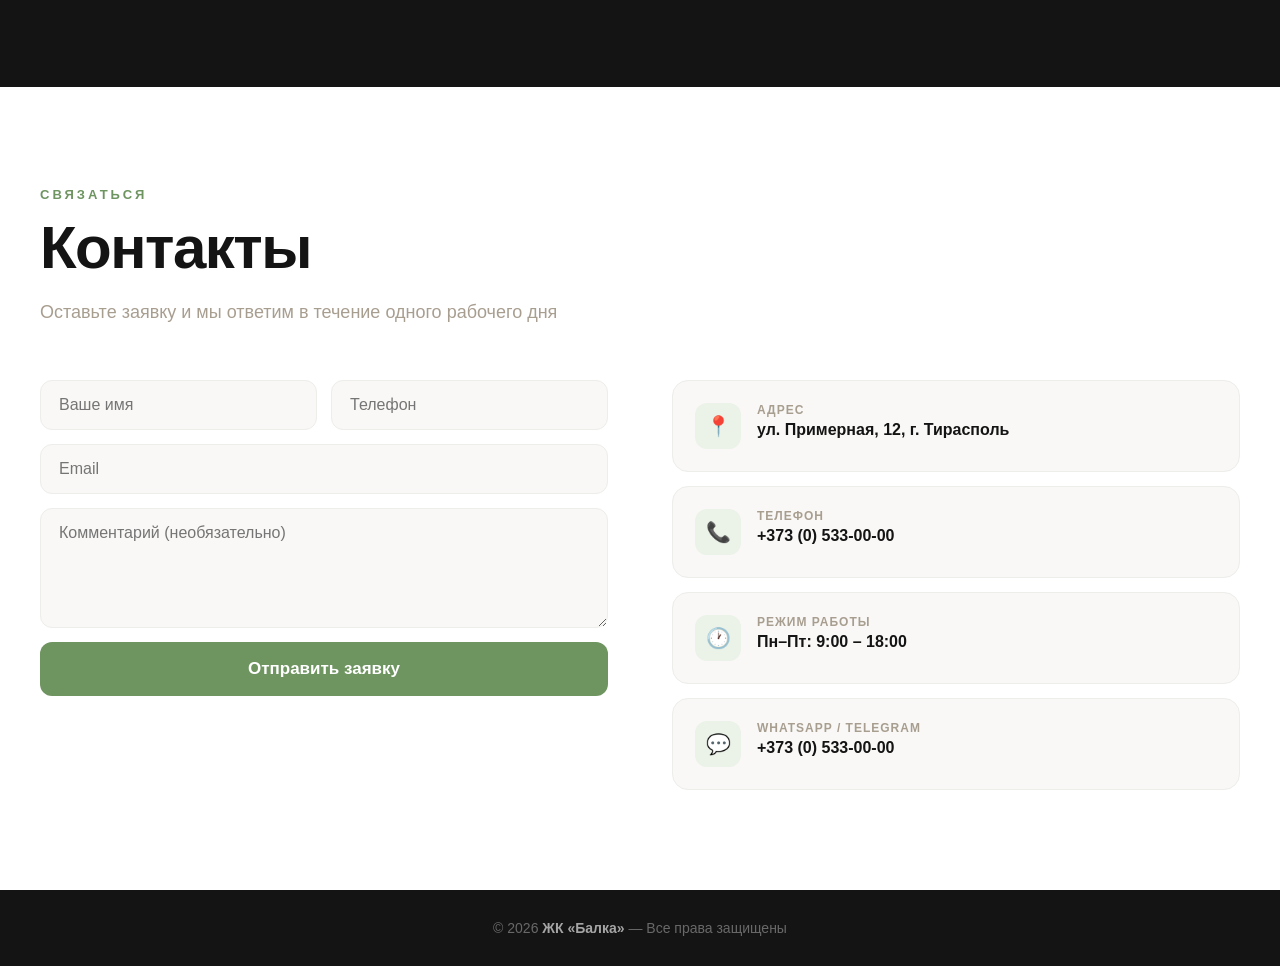
==== commit 13c285cf: "Add files via upload" ====
--- a/zhk-balka.html
+++ b/zhk-balka.html
@@ -7,605 +7,307 @@
 <link href="https://fonts.cdnfonts.com/css/cera-pro" rel="stylesheet">
 <style>
   :root {
-    --cream: #ffffff;
-    --warm-white: #ffffff;
-    --stone: #EBEBEB;
-    --sand: #D4C9B8;
-    --clay: #999999;
-    --charcoal: #222222;
-    --dark: #111111;
-    --accent: #7B9E6E;
-    --accent-light: #A8C49A;
-    --accent-pale: #EAF0E7;
-    --sold: #CCCCCC;
+    --white: #FFFFFF;
+    --off-white: #F9F8F6;
+    --stone: #EDEDEA;
+    --sand: #D8D2C8;
+    --clay: #A89E90;
+    --charcoal: #2C2C2C;
+    --dark: #141414;
+    --accent: #6E9460;
+    --accent-h: #5C7E50;
+    --accent-light: #9BBD8D;
+    --accent-pale: #EBF2E8;
     --gold: #C8A96E;
-    --radius: 16px;
-    --shadow: 0 8px 40px rgba(0,0,0,0.07);
-    --transition: all 0.35s cubic-bezier(0.4, 0, 0.2, 1);
-  }
-
-  * { margin: 0; padding: 0; box-sizing: border-box; }
-  html { scroll-behavior: smooth; }
-
-  body {
-    font-family: 'Cera Pro', 'Nunito Sans', sans-serif;
-    background: #fff;
-    color: var(--charcoal);
-    overflow-x: hidden;
-    font-size: 17px;
-  }
-
-  /* ── NAV ── */
-  nav {
-    position: fixed; top: 0; left: 0; right: 0; z-index: 1000;
-    background: rgba(255,255,255,0.92);
-    backdrop-filter: blur(20px);
-    -webkit-backdrop-filter: blur(20px);
-    border-bottom: 1px solid rgba(0,0,0,0.07);
-    padding: 0 48px;
-    height: 76px;
-    display: flex; align-items: center; justify-content: space-between;
-  }
-
-  .nav-logo {
-    font-size: 22px; font-weight: 800; color: var(--dark);
-    letter-spacing: -0.5px; text-decoration: none;
-    display: flex; align-items: center; gap: 12px;
-    text-transform: uppercase;
-  }
-
-  .nav-logo-icon {
-    width: 36px; height: 36px; background: var(--accent);
-    border-radius: 9px; display: flex; align-items: center; justify-content: center;
-    color: white; font-size: 15px; font-weight: 800; flex-shrink: 0;
-  }
-
-  .nav-links {
-    display: flex; align-items: center; gap: 4px;
-    flex: 1; justify-content: center;
-  }
-
-  .nav-links a {
-    text-decoration: none; color: var(--charcoal);
-    font-size: 13px; font-weight: 700;
-    padding: 9px 16px; border-radius: 8px;
-    transition: var(--transition); white-space: nowrap;
-    text-transform: uppercase; letter-spacing: 0.8px;
-  }
-
-  .nav-links a:hover { background: var(--stone); color: var(--dark); }
-
-  .nav-cta {
-    background: var(--accent) !important; color: white !important;
-    font-weight: 700 !important; letter-spacing: 0.8px;
-  }
-  .nav-cta:hover { background: #6a8d5e !important; }
-
-  .hamburger {
-    display: none; flex-direction: column; gap: 5px;
-    background: none; border: none; cursor: pointer; padding: 8px;
-  }
-  .hamburger span {
-    width: 26px; height: 2px; background: var(--charcoal);
-    border-radius: 2px; display: block; transition: var(--transition);
-  }
-
-  .mobile-menu {
-    display: none; position: fixed; top: 76px; left: 0; right: 0;
-    background: rgba(255,255,255,0.98); backdrop-filter: blur(20px);
-    padding: 16px 24px; z-index: 999;
-    border-bottom: 1px solid var(--stone);
-    flex-direction: column; gap: 4px;
-  }
-  .mobile-menu.open { display: flex; }
-  .mobile-menu a {
-    text-decoration: none; color: var(--charcoal); font-size: 16px;
-    font-weight: 700; padding: 13px 18px; border-radius: 10px;
-    transition: var(--transition); text-transform: uppercase; letter-spacing: 0.8px;
-  }
-  .mobile-menu a:hover { background: var(--stone); }
-
-  /* ── HERO ── */
-  #hero {
-    height: 100vh; min-height: 620px;
-    position: relative; display: flex; align-items: center;
-    justify-content: center; overflow: hidden;
-  }
-
-  .hero-bg {
-    position: absolute; inset: 0;
-    background:
-      linear-gradient(160deg, rgba(20,20,20,0.6) 0%, rgba(20,20,20,0.35) 60%, rgba(100,140,90,0.2) 100%),
-      url('https://images.unsplash.com/photo-1545324418-cc1a3fa10c00?w=1600&q=80') center/cover no-repeat;
-    transform: scale(1.03);
-  }
-  .hero-overlay {
-    position: absolute; inset: 0;
-    background: linear-gradient(to bottom, rgba(0,0,0,0.08) 0%, rgba(0,0,0,0.5) 100%);
-  }
-
-  .hero-content {
-    position: relative; z-index: 1; text-align: center;
-    padding: 0 24px; animation: fadeUp 1s ease both;
-    width: 100%; max-width: 900px;
-  }
-
-  .hero-badge {
-    display: inline-flex; align-items: center; gap: 8px;
-    background: rgba(255,255,255,0.14); backdrop-filter: blur(12px);
-    border: 1px solid rgba(255,255,255,0.25);
-    padding: 9px 20px; border-radius: 50px; margin-bottom: 32px;
-    color: rgba(255,255,255,0.9); font-size: 14px; font-weight: 500;
-    letter-spacing: 0.5px;
-  }
-  .hero-badge::before {
-    content: ''; width: 8px; height: 8px; border-radius: 50%;
-    background: var(--accent-light);
-  }
-
-  .hero-title {
-    font-size: clamp(56px, 10vw, 120px);
-    font-weight: 800; color: white;
-    letter-spacing: -2px; line-height: 0.93;
-    margin-bottom: 22px;
-    text-shadow: 0 4px 30px rgba(0,0,0,0.3);
-  }
-
-  .hero-sub {
-    font-size: clamp(18px, 2.5vw, 24px);
-    color: rgba(255,255,255,0.8); font-weight: 400;
-    margin-bottom: 24px; letter-spacing: 0.2px;
-  }
-
-  /* HERO STATS */
-  .hero-stats {
-    display: flex; justify-content: center; gap: 0;
-    margin-bottom: 44px; flex-wrap: wrap;
-  }
-
-  .hero-stat {
-    padding: 18px 32px;
-    border-right: 1px solid rgba(255,255,255,0.2);
-    text-align: center;
-  }
-  .hero-stat:first-child { border-left: 1px solid rgba(255,255,255,0.2); }
-
-  .hero-stat-num {
-    font-size: 28px; font-weight: 800; color: white;
-    letter-spacing: -0.5px; display: block; line-height: 1;
-    margin-bottom: 4px;
-  }
-  .hero-stat-label {
-    font-size: 13px; color: rgba(255,255,255,0.65);
-    font-weight: 500;
-  }
-
-  .hero-btns { display: flex; gap: 14px; justify-content: center; flex-wrap: wrap; }
-
-  .btn-primary {
-    background: var(--accent); color: white;
-    padding: 17px 36px; border-radius: 12px;
-    text-decoration: none; font-weight: 700; font-size: 17px;
-    transition: var(--transition); border: none; cursor: pointer;
-    font-family: inherit; letter-spacing: 0.2px;
-  }
-  .btn-primary:hover { background: #6a8d5e; transform: translateY(-2px); box-shadow: 0 14px 32px rgba(123,158,110,0.4); }
-
-  .btn-ghost {
-    background: rgba(255,255,255,0.14); color: white;
-    padding: 17px 36px; border-radius: 12px;
-    text-decoration: none; font-weight: 700; font-size: 17px;
-    transition: var(--transition); border: 1px solid rgba(255,255,255,0.3);
-    backdrop-filter: blur(8px); cursor: pointer; font-family: inherit;
-  }
-  .btn-ghost:hover { background: rgba(255,255,255,0.25); transform: translateY(-2px); }
-
-  .hero-scroll {
-    position: absolute; bottom: 40px; left: 50%; transform: translateX(-50%);
-    color: rgba(255,255,255,0.55); font-size: 12px; letter-spacing: 2px;
-    text-transform: uppercase; display: flex; flex-direction: column;
-    align-items: center; gap: 10px; z-index: 1;
-  }
-  .scroll-line {
-    width: 1px; height: 50px;
-    background: linear-gradient(to bottom, rgba(255,255,255,0.55), transparent);
-    animation: scrollPulse 2s ease infinite;
-  }
-
-  /* ── SHARED SECTION ── */
-  section { padding: 110px 48px; max-width: 1280px; margin: 0 auto; }
-
-  .section-label {
-    font-size: 13px; font-weight: 700; letter-spacing: 3px;
-    text-transform: uppercase; color: var(--accent);
-    margin-bottom: 18px;
-  }
-
-  .section-title {
-    font-size: clamp(36px, 5vw, 62px);
-    font-weight: 800; color: var(--dark);
-    letter-spacing: -1.5px; line-height: 1.05;
-    margin-bottom: 18px;
-  }
-
-  .section-desc {
-    font-size: 18px; color: var(--clay);
-    font-weight: 400; line-height: 1.7;
-    max-width: 580px;
-  }
-
-  /* divider between full-width sections */
-  .section-divider {
-    border: none; height: 1px;
-    background: var(--stone); margin: 0;
-  }
-
-  /* ── PLAN BLOCK ── */
-  #floorplan { max-width: 100%; padding: 110px 48px; background: #fff; }
-  .plan-inner { max-width: 1280px; margin: 0 auto; }
-  .plan-header { margin-bottom: 52px; }
-
-  .plan-tabs {
-    display: inline-flex; background: var(--stone);
-    border-radius: 13px; padding: 4px; margin-bottom: 40px;
-  }
-
-  .plan-tab {
-    padding: 12px 32px; border-radius: 10px; border: none;
-    font-family: inherit; font-size: 15px; font-weight: 700;
-    cursor: pointer; transition: var(--transition);
-    color: var(--clay); background: transparent;
-    text-transform: uppercase; letter-spacing: 0.5px;
-  }
-  .plan-tab.active {
-    background: white; color: var(--dark);
-    box-shadow: 0 2px 14px rgba(0,0,0,0.1);
-  }
-
-  .plan-container {
-    display: grid; grid-template-columns: 72px 1fr;
-    gap: 24px; align-items: start;
-  }
-
-  .floor-switcher {
-    display: flex; flex-direction: column; gap: 6px;
-    background: #fff; border-radius: 13px;
-    padding: 8px; border: 1.5px solid var(--stone);
-  }
-
-  .floor-btn {
-    width: 56px; height: 48px; border: none; border-radius: 9px;
-    font-family: inherit; font-size: 15px; font-weight: 700;
-    cursor: pointer; transition: var(--transition);
-    color: var(--clay); background: transparent;
-  }
-  .floor-btn.active {
-    background: var(--accent); color: white;
-    box-shadow: 0 4px 14px rgba(123,158,110,0.35);
-  }
-  .floor-btn:hover:not(.active) { background: var(--stone); color: var(--dark); }
-
-  .plan-wrapper {
-    background: #fff; border-radius: 20px;
-    padding: 32px; border: 1.5px solid var(--stone);
-    position: relative; overflow: visible;
-  }
-
-  .plan-legend {
-    display: flex; gap: 24px; margin-bottom: 24px; flex-wrap: wrap; align-items: center;
-  }
-  .legend-item {
-    display: flex; align-items: center; gap: 9px;
-    font-size: 14px; color: var(--clay); font-weight: 600;
-  }
-  .legend-dot { width: 16px; height: 16px; border-radius: 5px; }
-
-  .plan-svg-container { position: relative; }
-
-  /* SVG apt styles */
-  .apt { cursor: pointer; transition: var(--transition); }
-  .apt rect, .apt polygon { transition: var(--transition); stroke: rgba(255,255,255,0.7); stroke-width: 1.5; }
-  .apt.free rect, .apt.free polygon { fill: var(--accent); }
-  .apt.sold rect, .apt.sold polygon { fill: var(--sold); }
-  .apt.free:hover rect, .apt.free:hover polygon { fill: var(--accent-light); }
-  .apt-label {
-    font-family: 'Cera Pro', sans-serif; font-weight: 700;
-    fill: white; pointer-events: none;
-    text-anchor: middle; dominant-baseline: middle;
-  }
-
-  /* Tooltip */
-  .tooltip {
-    position: fixed; z-index: 9999;
-    background: var(--dark); color: white;
-    border-radius: 14px; padding: 16px 20px;
-    pointer-events: none; opacity: 0;
-    transition: opacity 0.2s ease;
-    min-width: 190px; font-size: 14px; line-height: 1.65;
-    box-shadow: 0 12px 36px rgba(0,0,0,0.28);
-  }
-  .tooltip.show { opacity: 1; }
-  .tooltip-num { font-size: 17px; font-weight: 800; margin-bottom: 8px; color: var(--accent-light); }
-  .tooltip-row { display: flex; justify-content: space-between; gap: 18px; color: rgba(255,255,255,0.7); }
-  .tooltip-row strong { color: white; }
-
-  /* ── INSTALLMENT ── */
-  #installment { max-width: 100%; padding: 110px 48px; background: #F8F8F8; }
-  .inst-inner { max-width: 1280px; margin: 0 auto; }
-
-  .inst-grid {
-    display: grid; grid-template-columns: 1fr 1fr;
-    gap: 64px; align-items: start; margin-top: 60px;
-  }
-
-  .size-selector { display: flex; gap: 10px; margin-bottom: 32px; }
-
-  .size-btn {
-    padding: 13px 24px; border: 2px solid var(--stone);
-    background: white; border-radius: 12px; cursor: pointer;
-    font-family: inherit; font-size: 16px; font-weight: 700;
-    color: var(--clay); transition: var(--transition);
-  }
-  .size-btn.active {
-    border-color: var(--accent); background: var(--accent-pale);
-    color: var(--accent);
-  }
-  .size-btn:hover:not(.active) { border-color: #ccc; color: var(--charcoal); }
-
-  .calc-card {
-    background: white; border-radius: 20px;
-    border: 1.5px solid var(--stone); padding: 36px;
-    box-shadow: var(--shadow);
-  }
-
-  .calc-row {
-    display: flex; justify-content: space-between; align-items: center;
-    padding: 17px 0; border-bottom: 1px solid var(--stone);
-  }
-  .calc-row:last-child { border-bottom: none; padding-bottom: 0; }
-
-  .calc-label { font-size: 15px; color: var(--clay); font-weight: 600; }
-  .calc-value { font-size: 19px; font-weight: 700; color: var(--dark); }
-  .calc-value.accent { color: var(--accent); font-size: 23px; }
-  .calc-value.gold { color: var(--gold); }
-
-  .inst-info { display: flex; flex-direction: column; gap: 20px; }
-
-  .info-card {
-    background: white; border-radius: 16px; padding: 28px;
-    border: 1.5px solid var(--stone);
-    display: flex; gap: 20px; align-items: flex-start;
-  }
-  .info-icon {
-    width: 50px; height: 50px; border-radius: 12px;
-    background: var(--accent-pale); display: flex; align-items: center;
-    justify-content: center; font-size: 22px; flex-shrink: 0;
-  }
-  .info-title { font-size: 17px; font-weight: 700; color: var(--dark); margin-bottom: 6px; }
-  .info-text { font-size: 15px; color: var(--clay); line-height: 1.65; }
-
-  /* ── GALLERY ── */
-  #gallery { max-width: 1280px; }
-
-  .gallery-grid {
-    display: grid;
-    grid-template-columns: repeat(3, 1fr);
-    gap: 16px; margin-top: 52px;
-  }
-  .gallery-item {
-    border-radius: 16px; overflow: hidden;
-    cursor: pointer; position: relative;
-    background: var(--stone); aspect-ratio: 4/3;
-    transition: var(--transition);
-  }
-  .gallery-item:nth-child(1) { grid-column: span 2; aspect-ratio: 16/9; }
-  .gallery-item:nth-child(5) { grid-column: span 2; aspect-ratio: 16/9; }
-  .gallery-item:hover { transform: scale(1.015); box-shadow: 0 20px 50px rgba(0,0,0,0.12); }
-  .gallery-item:hover .gallery-overlay { opacity: 1; }
-
-  .gallery-placeholder {
-    width: 100%; height: 100%; display: flex; flex-direction: column;
-    align-items: center; justify-content: center;
-    background: linear-gradient(135deg, #EBEBEB 0%, #D8D8D8 100%);
-    color: #aaa; gap: 10px;
-  }
-  .gallery-placeholder svg { opacity: 0.4; }
-  .gallery-placeholder span { font-size: 14px; font-weight: 600; opacity: 0.7; }
-
-  .gallery-overlay {
-    position: absolute; inset: 0; background: rgba(0,0,0,0.35);
-    display: flex; align-items: center; justify-content: center;
-    opacity: 0; transition: var(--transition);
-  }
-  .gallery-overlay svg { color: white; }
-
-  /* Lightbox */
-  .lightbox {
-    position: fixed; inset: 0; z-index: 9998;
-    background: rgba(10,10,10,0.95); backdrop-filter: blur(12px);
-    display: flex; align-items: center; justify-content: center;
-    opacity: 0; pointer-events: none; transition: opacity 0.3s ease;
-  }
-  .lightbox.open { opacity: 1; pointer-events: all; }
-
-  .lightbox-inner {
-    max-width: 90vw; max-height: 85vh;
-    border-radius: 20px; overflow: hidden; position: relative;
-    background: #222; display: flex; align-items: center;
-    justify-content: center; min-width: 400px; min-height: 300px;
-  }
-  .lightbox-placeholder {
-    width: 80vw; height: 60vh; display: flex; flex-direction: column;
-    align-items: center; justify-content: center;
-    background: linear-gradient(135deg, #2a2a2a, #1a1a1a);
-    color: #666; gap: 14px;
-  }
-  .lightbox-placeholder span { font-size: 17px; font-weight: 600; }
-
-  .lightbox-close {
-    position: absolute; top: 20px; right: 20px;
-    width: 46px; height: 46px; border-radius: 50%;
-    background: rgba(255,255,255,0.12); border: none; cursor: pointer;
-    color: white; font-size: 20px; display: flex; align-items: center;
-    justify-content: center; transition: var(--transition);
-    backdrop-filter: blur(8px);
-  }
-  .lightbox-close:hover { background: rgba(255,255,255,0.25); transform: rotate(90deg); }
-
-  /* ── ABOUT ── */
-  #about { max-width: 100%; padding: 110px 48px; background: var(--dark); }
-  .about-inner { max-width: 1280px; margin: 0 auto; }
-  #about .section-title { color: white; }
-  #about .section-label { color: var(--accent-light); }
-
-  .about-grid {
-    display: grid; grid-template-columns: 1fr 1fr;
-    gap: 64px; align-items: center; margin-top: 60px;
-  }
-
-  .about-text { color: rgba(255,255,255,0.62); font-size: 17px; line-height: 1.8; }
-
-  .about-stats { display: grid; grid-template-columns: 1fr 1fr; gap: 20px; }
-
-  .stat-card {
-    background: rgba(255,255,255,0.05); border-radius: 16px;
-    padding: 28px; border: 1px solid rgba(255,255,255,0.08);
-  }
-  .stat-num {
-    font-size: 44px; font-weight: 800; color: white;
-    letter-spacing: -1.5px; margin-bottom: 6px;
-  }
-  .stat-label { font-size: 15px; color: rgba(255,255,255,0.5); font-weight: 600; }
-
-  /* ── CONTACTS ── */
-  #contacts { max-width: 1280px; }
-
-  .contact-grid {
-    display: grid; grid-template-columns: 1fr 1fr; gap: 64px;
-    margin-top: 60px; align-items: start;
-  }
-
-  .contact-form { display: flex; flex-direction: column; gap: 16px; }
-  .form-row { display: grid; grid-template-columns: 1fr 1fr; gap: 16px; }
-
-  input, textarea {
-    font-family: inherit; font-size: 16px;
-    background: #F8F8F8; border: 1.5px solid var(--stone);
-    border-radius: 12px; padding: 15px 20px; color: var(--dark);
-    transition: var(--transition); width: 100%; outline: none;
-  }
-  input:focus, textarea:focus { border-color: var(--accent); background: white; }
-  textarea { resize: vertical; min-height: 130px; }
-
-  .form-submit {
-    padding: 17px; border-radius: 12px;
-    background: var(--accent); color: white; border: none;
-    font-family: inherit; font-size: 17px; font-weight: 700;
-    cursor: pointer; transition: var(--transition);
-  }
-  .form-submit:hover { background: #6a8d5e; transform: translateY(-2px); box-shadow: 0 12px 30px rgba(123,158,110,0.35); }
-
-  .contact-info { display: flex; flex-direction: column; gap: 16px; }
-
-  .contact-card {
-    background: #F8F8F8; border-radius: 16px; padding: 22px 24px;
-    border: 1.5px solid var(--stone); display: flex; gap: 16px; align-items: flex-start;
-  }
-  .contact-icon {
-    width: 46px; height: 46px; border-radius: 12px;
-    background: var(--accent-pale); display: flex; align-items: center;
-    justify-content: center; font-size: 20px; flex-shrink: 0;
-  }
-  .contact-label { font-size: 12px; color: var(--clay); font-weight: 700; text-transform: uppercase; letter-spacing: 1px; margin-bottom: 4px; }
-  .contact-value { font-size: 17px; color: var(--dark); font-weight: 700; }
-
-  /* ── FOOTER ── */
-  footer {
-    background: var(--dark); color: rgba(255,255,255,0.4);
-    text-align: center; padding: 34px 48px; font-size: 14px;
-  }
-  footer strong { color: rgba(255,255,255,0.7); }
-
-  /* ── ANIMATIONS ── */
-  @keyframes fadeUp {
-    from { opacity: 0; transform: translateY(30px); }
-    to { opacity: 1; transform: translateY(0); }
-  }
-  @keyframes scrollPulse {
-    0%, 100% { opacity: 0.4; }
-    50% { opacity: 1; }
-  }
-
-  /* ── RESPONSIVE ── */
-  @media (max-width: 960px) {
-    section { padding: 80px 24px; }
-    #floorplan, #installment, #about { padding: 80px 24px; }
-    nav { padding: 0 24px; }
-    .nav-links { display: none; }
-    .hamburger { display: flex; }
-
-    .inst-grid { grid-template-columns: 1fr; gap: 36px; }
-    .about-grid { grid-template-columns: 1fr; gap: 40px; }
-    .contact-grid { grid-template-columns: 1fr; gap: 40px; }
-    .form-row { grid-template-columns: 1fr; }
-
-    .gallery-grid { grid-template-columns: 1fr 1fr; }
-    .gallery-item:nth-child(1) { grid-column: span 2; }
-    .gallery-item:nth-child(5) { grid-column: span 1; }
-
-    .plan-container { grid-template-columns: 60px 1fr; gap: 12px; }
-    .floor-btn { width: 44px; height: 42px; font-size: 13px; }
-
-    .about-stats { grid-template-columns: 1fr 1fr; }
-    .hero-stat { padding: 14px 20px; }
-    .hero-stat-num { font-size: 22px; }
-  }
-
-  @media (max-width: 600px) {
-    .hero-title { letter-spacing: -1px; }
-    .gallery-grid { grid-template-columns: 1fr; }
-    .gallery-item:nth-child(1), .gallery-item:nth-child(5) { grid-column: span 1; }
-    .plan-container { grid-template-columns: 1fr; }
-    .floor-switcher { flex-direction: row; flex-wrap: wrap; gap: 4px; }
-    .floor-btn { width: 44px; height: 38px; }
-    .size-selector { flex-wrap: wrap; }
-    .about-stats { grid-template-columns: 1fr 1fr; }
-    .lightbox-inner { min-width: 90vw; }
-    .hero-stats { flex-direction: column; gap: 0; }
-    .hero-stat { border-right: none !important; border-top: 1px solid rgba(255,255,255,0.2); }
-    .hero-stat:first-child { border-left: none; border-top: 1px solid rgba(255,255,255,0.2); }
+    --shadow-sm: 0 2px 12px rgba(0,0,0,0.06);
+    --shadow: 0 8px 40px rgba(0,0,0,0.08);
+    --shadow-lg: 0 20px 60px rgba(0,0,0,0.12);
+    --tr: all 0.3s cubic-bezier(0.4,0,0.2,1);
+  }
+  *{margin:0;padding:0;box-sizing:border-box;}
+  html{scroll-behavior:smooth;}
+  body{font-family:'Cera Pro','Nunito Sans',sans-serif;background:var(--white);color:var(--charcoal);overflow-x:hidden;font-size:17px;}
+
+  /* NAV */
+  nav{position:fixed;top:0;left:0;right:0;z-index:1000;background:rgba(255,255,255,0.94);backdrop-filter:blur(20px);-webkit-backdrop-filter:blur(20px);border-bottom:1px solid rgba(0,0,0,0.07);height:72px;display:flex;align-items:center;justify-content:center;}
+  .nav-inner{width:100%;max-width:1280px;padding:0 40px;display:flex;align-items:center;justify-content:space-between;}
+  .nav-logo{font-size:22px;font-weight:800;color:var(--dark);letter-spacing:-.5px;text-decoration:none;display:flex;align-items:center;gap:10px;flex-shrink:0;}
+  .nav-logo-icon{width:36px;height:36px;background:var(--accent);border-radius:9px;display:flex;align-items:center;justify-content:center;color:white;font-size:12px;font-weight:800;}
+  .nav-links{display:flex;align-items:center;gap:2px;flex:1;justify-content:center;}
+  .nav-links a{text-decoration:none;color:var(--charcoal);font-size:13px;font-weight:700;letter-spacing:1.3px;text-transform:uppercase;padding:9px 15px;border-radius:8px;transition:var(--tr);white-space:nowrap;}
+  .nav-links a:hover{background:var(--stone);color:var(--dark);}
+  .nav-cta{background:var(--accent)!important;color:white!important;border-radius:8px;}
+  .nav-cta:hover{background:var(--accent-h)!important;}
+  .hamburger{display:none;flex-direction:column;gap:5px;background:none;border:none;cursor:pointer;padding:8px;}
+  .hamburger span{width:24px;height:2px;background:var(--charcoal);border-radius:2px;display:block;transition:var(--tr);}
+  .mobile-menu{display:none;position:fixed;top:72px;left:0;right:0;background:rgba(255,255,255,0.98);backdrop-filter:blur(20px);padding:16px 20px;z-index:999;border-bottom:1px solid var(--stone);flex-direction:column;gap:4px;}
+  .mobile-menu.open{display:flex;}
+  .mobile-menu a{text-decoration:none;color:var(--charcoal);font-size:15px;font-weight:700;letter-spacing:1.2px;text-transform:uppercase;padding:13px 16px;border-radius:10px;transition:var(--tr);}
+  .mobile-menu a:hover{background:var(--stone);}
+
+  /* HERO */
+  #hero{height:100vh;min-height:640px;position:relative;display:flex;align-items:center;justify-content:center;overflow:hidden;}
+  .hero-bg{position:absolute;inset:0;background:linear-gradient(170deg,rgba(20,20,20,.66) 0%,rgba(20,20,20,.32) 55%,rgba(110,148,96,.18) 100%),url('https://images.unsplash.com/photo-1545324418-cc1a3fa10c00?w=1800&q=85') center/cover no-repeat;transform:scale(1.04);}
+  .hero-overlay{position:absolute;inset:0;background:linear-gradient(to bottom,rgba(0,0,0,.04) 0%,rgba(0,0,0,.46) 100%);}
+  .hero-content{position:relative;z-index:1;text-align:center;padding:0 24px;max-width:860px;animation:fadeUp 1s ease both;}
+  .hero-badge{display:inline-flex;align-items:center;gap:9px;background:rgba(255,255,255,.12);backdrop-filter:blur(12px);border:1px solid rgba(255,255,255,.2);padding:9px 20px;border-radius:50px;margin-bottom:30px;color:rgba(255,255,255,.88);font-size:14px;font-weight:500;}
+  .hero-badge::before{content:'';width:8px;height:8px;border-radius:50%;background:var(--accent-light);flex-shrink:0;}
+  .hero-title{font-size:clamp(58px,10vw,116px);font-weight:800;color:white;letter-spacing:-3px;line-height:.92;margin-bottom:20px;text-shadow:0 4px 32px rgba(0,0,0,.25);}
+  .hero-sub{font-size:clamp(18px,2.5vw,23px);color:rgba(255,255,255,.76);font-weight:400;margin-bottom:36px;}
+  .hero-stats{display:flex;justify-content:center;border:1px solid rgba(255,255,255,.17);border-radius:16px;overflow:hidden;backdrop-filter:blur(12px);background:rgba(255,255,255,.07);max-width:560px;margin:0 auto 44px;}
+  .hero-stat{flex:1;padding:18px 16px;text-align:center;border-right:1px solid rgba(255,255,255,.14);}
+  .hero-stat:last-child{border-right:none;}
+  .hero-stat-num{font-size:28px;font-weight:800;color:white;letter-spacing:-.5px;line-height:1;}
+  .hero-stat-label{font-size:12px;color:rgba(255,255,255,.58);font-weight:500;margin-top:6px;line-height:1.3;white-space:nowrap;}
+  .hero-btns{display:flex;gap:14px;justify-content:center;flex-wrap:wrap;}
+  .btn-primary{background:var(--accent);color:white;padding:17px 38px;border-radius:12px;text-decoration:none;font-weight:700;font-size:16px;transition:var(--tr);border:none;cursor:pointer;font-family:inherit;}
+  .btn-primary:hover{background:var(--accent-h);transform:translateY(-2px);box-shadow:0 14px 32px rgba(110,148,96,.38);}
+  .btn-ghost{background:rgba(255,255,255,.12);color:white;padding:17px 38px;border-radius:12px;text-decoration:none;font-weight:700;font-size:16px;transition:var(--tr);border:1px solid rgba(255,255,255,.26);backdrop-filter:blur(8px);cursor:pointer;font-family:inherit;}
+  .btn-ghost:hover{background:rgba(255,255,255,.22);transform:translateY(-2px);}
+  /* promo banner */
+  .promo-band{background:linear-gradient(105deg,#1a2e1a 0%,#243d24 40%,#1f3828 100%);padding:52px 40px;position:relative;overflow:hidden;}
+  .promo-band::before{content:'';position:absolute;inset:0;background:url("data:image/svg+xml,%3Csvg width='60' height='60' viewBox='0 0 60 60' xmlns='http://www.w3.org/2000/svg'%3E%3Cg fill='none' fill-rule='evenodd'%3E%3Cg fill='%23ffffff' fill-opacity='0.03'%3E%3Cpath d='M36 34v-4h-2v4h-4v2h4v4h2v-4h4v-2h-4zm0-30V0h-2v4h-4v2h4v4h2V6h4V4h-4zM6 34v-4H4v4H0v2h4v4h2v-4h4v-2H6zM6 4V0H4v4H0v2h4v4h2V6h4V4H6z'/%3E%3C/g%3E%3C/g%3E%3C/svg%3E") repeat;}
+  .promo-inner{max-width:1280px;margin:0 auto;display:flex;align-items:center;justify-content:space-between;gap:32px;flex-wrap:wrap;position:relative;z-index:1;}
+  .promo-left{display:flex;align-items:center;gap:24px;flex-wrap:wrap;}
+  .promo-badge{background:var(--accent);color:white;font-size:13px;font-weight:800;letter-spacing:1.5px;text-transform:uppercase;padding:8px 16px;border-radius:8px;white-space:nowrap;flex-shrink:0;}
+  .promo-count{display:flex;align-items:baseline;gap:6px;flex-shrink:0;}
+  .promo-num{font-size:52px;font-weight:800;color:white;letter-spacing:-2px;line-height:1;}
+  .promo-num-label{font-size:18px;font-weight:700;color:rgba(255,255,255,.5);}
+  .promo-divider{width:1px;height:52px;background:rgba(255,255,255,.12);flex-shrink:0;}
+  .promo-title{font-size:20px;font-weight:800;color:white;line-height:1.25;margin-bottom:10px;}
+  .promo-cats{display:flex;gap:8px;flex-wrap:wrap;}
+  .promo-cat{display:inline-flex;align-items:center;gap:7px;background:rgba(255,255,255,.07);border:1px solid rgba(255,255,255,.12);border-radius:8px;padding:7px 14px;font-size:14px;font-weight:600;color:rgba(255,255,255,.8);}
+  .promo-cta{background:white;color:var(--dark);padding:15px 28px;border-radius:12px;text-decoration:none;font-weight:800;font-size:15px;white-space:nowrap;flex-shrink:0;transition:var(--tr);}
+  .promo-cta:hover{background:var(--accent-pale);transform:translateY(-2px);box-shadow:0 10px 28px rgba(0,0,0,.2);}
+  @media(max-width:960px){
+    .promo-band{padding:40px 24px;}
+    .promo-num{font-size:40px;}
+    .promo-divider{display:none;}
+  }
+  @media(max-width:600px){
+    .promo-inner{flex-direction:column;align-items:flex-start;}
+    .promo-cta{width:100%;text-align:center;display:block;}
+  }
+
+  /* SECTIONS */
+  .sw{padding:100px 40px;max-width:1280px;margin:0 auto;}
+  .section-label{font-size:13px;font-weight:700;letter-spacing:3px;text-transform:uppercase;color:var(--accent);margin-bottom:14px;}
+  .section-title{font-size:clamp(36px,5vw,60px);font-weight:800;color:var(--dark);letter-spacing:-1.5px;line-height:1.05;margin-bottom:18px;}
+  .section-desc{font-size:18px;color:var(--clay);font-weight:400;line-height:1.75;max-width:580px;}
+
+  /* PLAN */
+  #floorplan{background:var(--off-white);}
+  .plan-tabs{display:inline-flex;background:white;border-radius:12px;padding:4px;margin-bottom:36px;border:1px solid var(--stone);box-shadow:var(--shadow-sm);}
+  .plan-tab{padding:11px 30px;border-radius:9px;border:none;font-family:inherit;font-size:15px;font-weight:700;cursor:pointer;transition:var(--tr);color:var(--clay);background:transparent;}
+  .plan-tab.active{background:var(--accent);color:white;box-shadow:0 4px 14px rgba(110,148,96,.3);}
+  .plan-container{display:grid;grid-template-columns:64px 1fr;gap:18px;align-items:start;}
+  .floor-switcher{display:flex;flex-direction:column;gap:6px;background:white;border-radius:14px;padding:8px;border:1px solid var(--stone);box-shadow:var(--shadow-sm);}
+  .floor-btn{width:48px;height:46px;border:none;border-radius:8px;font-family:inherit;font-size:15px;font-weight:700;cursor:pointer;transition:var(--tr);color:var(--clay);background:transparent;}
+  .floor-btn.active{background:var(--accent);color:white;box-shadow:0 4px 12px rgba(110,148,96,.3);}
+  .floor-btn:hover:not(.active){background:var(--stone);color:var(--dark);}
+  .plan-wrapper{background:white;border-radius:20px;padding:26px 26px 22px;border:1px solid var(--stone);box-shadow:var(--shadow);}
+  .plan-legend{display:flex;gap:22px;margin-bottom:18px;flex-wrap:wrap;}
+  .legend-item{display:flex;align-items:center;gap:8px;font-size:14px;color:var(--clay);font-weight:600;}
+  .legend-dot{width:14px;height:14px;border-radius:4px;}
+  .apt{cursor:pointer;}
+  .apt rect{transition:var(--tr);stroke:white;stroke-width:2;}
+  .apt.free:hover rect{filter:brightness(1.12) drop-shadow(0 4px 8px rgba(110,148,96,.35));}
+  .apt-label{font-family:'Cera Pro',sans-serif;font-weight:700;fill:white;pointer-events:none;text-anchor:middle;dominant-baseline:middle;}
+
+  /* TOOLTIP */
+  .tooltip{position:fixed;z-index:9999;background:var(--dark);color:white;border-radius:14px;padding:16px 20px;pointer-events:none;opacity:0;transition:opacity .15s ease;min-width:190px;font-size:14px;line-height:1.6;box-shadow:0 10px 40px rgba(0,0,0,.28);}
+  .tooltip.show{opacity:1;}
+  .tooltip-num{font-size:17px;font-weight:800;margin-bottom:8px;color:var(--accent-light);}
+  .tooltip-row{display:flex;justify-content:space-between;gap:18px;color:rgba(255,255,255,.62);font-size:13px;}
+  .tooltip-row strong{color:white;font-weight:700;}
+
+  /* INSTALLMENT */
+  #installment{background:var(--white);}
+  .inst-grid{display:grid;grid-template-columns:1fr 1fr;gap:64px;align-items:start;margin-top:52px;}
+  .size-selector{display:flex;gap:10px;margin-bottom:26px;flex-wrap:wrap;}
+  .size-btn{padding:13px 24px;border:2px solid var(--stone);background:var(--off-white);border-radius:12px;cursor:pointer;font-family:inherit;font-size:16px;font-weight:700;color:var(--clay);transition:var(--tr);}
+  .size-btn.active{border-color:var(--accent);background:var(--accent-pale);color:var(--accent);}
+  .size-btn:hover:not(.active){border-color:var(--sand);color:var(--charcoal);background:white;}
+  .calc-card{background:var(--off-white);border-radius:20px;border:1px solid var(--stone);padding:36px;}
+  .calc-row{display:flex;justify-content:space-between;align-items:center;padding:17px 0;border-bottom:1px solid var(--stone);}
+  .calc-row:last-child{border-bottom:none;padding-bottom:0;}
+  .calc-label{font-size:15px;color:var(--clay);font-weight:500;}
+  .calc-value{font-size:19px;font-weight:800;color:var(--dark);}
+  .calc-value.accent{color:var(--accent);font-size:23px;}
+  .calc-value.gold{color:var(--gold);}
+  .inst-info{display:flex;flex-direction:column;gap:18px;}
+  .info-card{background:var(--off-white);border-radius:16px;padding:24px;border:1px solid var(--stone);display:flex;gap:18px;align-items:flex-start;}
+  .info-icon{width:50px;height:50px;border-radius:13px;background:var(--accent-pale);display:flex;align-items:center;justify-content:center;font-size:22px;flex-shrink:0;}
+  .info-title{font-size:17px;font-weight:700;color:var(--dark);margin-bottom:5px;}
+  .info-text{font-size:15px;color:var(--clay);line-height:1.65;}
+
+  /* GALLERY */
+  #gallery{background:var(--white);}
+  .gallery-grid{display:grid;grid-template-columns:repeat(3,1fr);gap:14px;margin-top:48px;}
+  .gallery-item{border-radius:16px;overflow:hidden;cursor:pointer;position:relative;background:var(--stone);transition:var(--tr);aspect-ratio:4/3;}
+  .gallery-item:nth-child(1){grid-column:span 2;aspect-ratio:16/9;}
+  .gallery-item:nth-child(5){grid-column:span 2;aspect-ratio:16/9;}
+  .gallery-item:hover{transform:scale(1.02);box-shadow:var(--shadow-lg);}
+  .gallery-item:hover .gallery-overlay{opacity:1;}
+  .gallery-placeholder{width:100%;height:100%;display:flex;flex-direction:column;align-items:center;justify-content:center;background:linear-gradient(135deg,var(--stone) 0%,var(--sand) 100%);color:var(--clay);gap:11px;}
+  .gallery-placeholder svg{opacity:.42;}
+  .gallery-placeholder span{font-size:14px;font-weight:600;opacity:.62;}
+  .gallery-overlay{position:absolute;inset:0;background:rgba(20,20,20,.36);display:flex;align-items:center;justify-content:center;opacity:0;transition:var(--tr);}
+  .gallery-overlay svg{color:white;}
+  .lightbox{position:fixed;inset:0;z-index:9998;background:rgba(10,10,10,.96);backdrop-filter:blur(10px);display:flex;align-items:center;justify-content:center;opacity:0;pointer-events:none;transition:opacity .3s ease;}
+  .lightbox.open{opacity:1;pointer-events:all;}
+  .lightbox-inner{max-width:88vw;max-height:84vh;border-radius:20px;overflow:hidden;position:relative;background:var(--stone);display:flex;align-items:center;justify-content:center;min-width:400px;min-height:280px;}
+  .lightbox-placeholder{width:78vw;height:56vh;display:flex;flex-direction:column;align-items:center;justify-content:center;background:linear-gradient(135deg,var(--stone) 0%,var(--sand) 100%);color:var(--clay);gap:14px;}
+  .lightbox-placeholder span{font-size:17px;font-weight:600;}
+  .lightbox-close{position:absolute;top:20px;right:20px;width:46px;height:46px;border-radius:50%;background:rgba(255,255,255,.13);border:none;cursor:pointer;color:white;font-size:20px;display:flex;align-items:center;justify-content:center;transition:var(--tr);backdrop-filter:blur(8px);}
+  .lightbox-close:hover{background:rgba(255,255,255,.26);transform:rotate(90deg);}
+
+  /* ABOUT */
+  #about{background:var(--dark);}
+  #about .section-title{color:white;}
+  #about .section-label{color:var(--accent-light);}
+  .about-grid{display:grid;grid-template-columns:1fr 1fr;gap:64px;align-items:center;margin-top:52px;}
+  .about-text{color:rgba(255,255,255,.58);font-size:17px;line-height:1.85;}
+  .about-stats{display:grid;grid-template-columns:1fr 1fr;gap:18px;}
+  .stat-card{background:rgba(255,255,255,.05);border-radius:18px;padding:28px;border:1px solid rgba(255,255,255,.07);}
+  .stat-num{font-size:42px;font-weight:800;color:white;letter-spacing:-1.5px;margin-bottom:6px;}
+  .stat-label{font-size:15px;color:rgba(255,255,255,.42);font-weight:500;}
+
+  /* INFRASTRUCTURE */
+  #infrastructure{background:var(--dark);overflow:hidden;position:relative;}
+  #infrastructure .section-title{color:white;}
+  #infrastructure .section-label{color:var(--accent-light);}
+  .infra-inner{max-width:1280px;margin:0 auto;padding:100px 40px;}
+  .infra-layout{display:grid;grid-template-columns:1fr 1fr;gap:56px;align-items:center;margin-top:52px;}
+
+  /* Map / image side */
+  .infra-map-wrap{position:relative;border-radius:24px;overflow:hidden;box-shadow:0 32px 80px rgba(0,0,0,.55);}
+  .infra-map-img{width:100%;display:block;border-radius:24px;transform:scale(1.02);transition:transform 6s ease;}
+  .infra-map-wrap:hover .infra-map-img{transform:scale(1.07);}
+  .infra-map-badge{
+    position:absolute;bottom:20px;left:20px;
+    background:rgba(20,20,20,.82);backdrop-filter:blur(14px);
+    color:white;border-radius:14px;padding:14px 20px;
+    font-size:14px;font-weight:600;line-height:1.5;
+    border:1px solid rgba(255,255,255,.1);
+  }
+  .infra-map-badge strong{display:block;font-size:17px;font-weight:800;margin-bottom:2px;}
+  .infra-map-pin{
+    position:absolute;top:50%;left:50%;transform:translate(-50%,-50%);
+    width:44px;height:44px;border-radius:50%;
+    background:var(--accent);border:3px solid white;
+    display:flex;align-items:center;justify-content:center;
+    box-shadow:0 0 0 8px rgba(110,148,96,.25);
+    animation:pinPulse 2.2s ease infinite;
+  }
+  @keyframes pinPulse{0%,100%{box-shadow:0 0 0 8px rgba(110,148,96,.25)}50%{box-shadow:0 0 0 16px rgba(110,148,96,.1)}}
+
+  /* Features list */
+  .infra-features{display:flex;flex-direction:column;gap:16px;}
+  .feat-card{
+    background:rgba(255,255,255,.05);
+    border:1px solid rgba(255,255,255,.08);
+    border-radius:18px;padding:22px 24px;
+    display:flex;align-items:center;gap:20px;
+    transition:var(--tr);cursor:default;
+  }
+  .feat-card:hover{background:rgba(255,255,255,.09);transform:translateX(4px);}
+  .feat-icon{
+    width:52px;height:52px;border-radius:14px;flex-shrink:0;
+    display:flex;align-items:center;justify-content:center;font-size:24px;
+  }
+  .feat-icon.green{background:rgba(110,148,96,.2);}
+  .feat-icon.blue{background:rgba(80,130,170,.2);}
+  .feat-icon.amber{background:rgba(200,169,110,.2);}
+  .feat-body{}
+  .feat-title{font-size:17px;font-weight:700;color:white;margin-bottom:4px;}
+  .feat-desc{font-size:14px;color:rgba(255,255,255,.5);line-height:1.5;}
+
+  @media(max-width:960px){
+    .infra-layout{grid-template-columns:1fr;gap:40px;}
+    .infra-inner{padding:72px 24px;}
+  }
+
+  /* CONTACTS */
+  #contacts{background:var(--white);}
+  .contact-grid{display:grid;grid-template-columns:1fr 1fr;gap:64px;margin-top:52px;align-items:start;}
+  .contact-form{display:flex;flex-direction:column;gap:14px;}
+  .form-row{display:grid;grid-template-columns:1fr 1fr;gap:14px;}
+  input,textarea{font-family:inherit;font-size:16px;background:var(--off-white);border:1.5px solid var(--stone);border-radius:12px;padding:15px 18px;color:var(--dark);transition:var(--tr);width:100%;outline:none;}
+  input:focus,textarea:focus{border-color:var(--accent);background:white;}
+  textarea{resize:vertical;min-height:120px;}
+  .form-submit{padding:17px;border-radius:12px;background:var(--accent);color:white;border:none;font-family:inherit;font-size:17px;font-weight:700;cursor:pointer;transition:var(--tr);}
+  .form-submit:hover{background:var(--accent-h);transform:translateY(-2px);box-shadow:0 10px 28px rgba(110,148,96,.35);}
+  .contact-info{display:flex;flex-direction:column;gap:14px;}
+  .contact-card{background:var(--off-white);border-radius:16px;padding:22px;border:1px solid var(--stone);display:flex;gap:16px;align-items:flex-start;}
+  .contact-icon{width:46px;height:46px;border-radius:12px;background:var(--accent-pale);display:flex;align-items:center;justify-content:center;font-size:20px;flex-shrink:0;}
+  .contact-label{font-size:12px;color:var(--clay);font-weight:700;text-transform:uppercase;letter-spacing:1px;margin-bottom:4px;}
+  .contact-value{font-size:16px;color:var(--dark);font-weight:700;}
+
+  footer{background:var(--dark);color:rgba(255,255,255,.36);text-align:center;padding:30px 40px;font-size:14px;}
+  footer strong{color:rgba(255,255,255,.62);}
+
+  @keyframes fadeUp{from{opacity:0;transform:translateY(26px)}to{opacity:1;transform:translateY(0)}}
+  @keyframes scrollPulse{0%,100%{opacity:.3}50%{opacity:1}}
+
+  @media(max-width:960px){
+    .sw{padding:72px 24px;}
+    .nav-inner{padding:0 20px;}
+    .nav-links{display:none;}
+    .hamburger{display:flex;}
+    .inst-grid,.about-grid,.contact-grid{grid-template-columns:1fr;gap:36px;}
+    .form-row{grid-template-columns:1fr;}
+    .gallery-grid{grid-template-columns:1fr 1fr;}
+    .gallery-item:nth-child(1){grid-column:span 2;}
+    .gallery-item:nth-child(5){grid-column:span 1;}
+    .plan-container{grid-template-columns:56px 1fr;gap:12px;}
+    .floor-btn{width:40px;height:42px;font-size:13px;}
+  }
+  @media(max-width:600px){
+    .hero-title{letter-spacing:-1.5px;}
+    .gallery-grid{grid-template-columns:1fr;}
+    .gallery-item:nth-child(1),.gallery-item:nth-child(5){grid-column:span 1;}
+    .plan-container{grid-template-columns:1fr;}
+    .floor-switcher{flex-direction:row;flex-wrap:wrap;gap:4px;}
+    .floor-btn{width:40px;height:38px;}
+    .lightbox-inner{min-width:90vw;}
+    .hero-stats{max-width:100%;}
+    .hero-stat{padding:14px 8px;}
+    .hero-stat-num{font-size:22px;}
+    .hero-stat-label{font-size:11px;}
   }
 </style>
 </head>
 <body>
 
-<!-- NAV -->
 <nav>
-  <a href="#hero" class="nav-logo">
-    <div class="nav-logo-icon">ЖК</div>
-    Балка
-  </a>
-  <div class="nav-links">
-    <a href="#floorplan">Выбрать квартиру</a>
-    <a href="#installment">Рассрочка</a>
-    <a href="#gallery">Галерея</a>
-    <a href="#about">О нас</a>
-    <a href="#contacts" class="nav-cta">Контакты</a>
-  </div>
-  <button class="hamburger" onclick="toggleMenu()" aria-label="Меню">
-    <span></span><span></span><span></span>
-  </button>
+  <div class="nav-inner">
+    <a href="#hero" class="nav-logo">
+      <div class="nav-logo-icon">ЖК</div>Балка
+    </a>
+    <div class="nav-links">
+      <a href="#floorplan">Выбрать квартиру</a>
+      <a href="#installment">Рассрочка</a>
+      <a href="#infrastructure">Инфраструктура</a>
+      <a href="#gallery">Галерея</a>
+      <a href="#about">О нас</a>
+      <a href="#contacts" class="nav-cta">Контакты</a>
+    </div>
+    <button class="hamburger" onclick="toggleMenu()" aria-label="Меню">
+      <span></span><span></span><span></span>
+    </button>
+  </div>
 </nav>
 
 <div class="mobile-menu" id="mobileMenu">
   <a href="#floorplan" onclick="toggleMenu()">Выбрать квартиру</a>
   <a href="#installment" onclick="toggleMenu()">Рассрочка</a>
+  <a href="#infrastructure" onclick="toggleMenu()">Инфраструктура</a>
   <a href="#gallery" onclick="toggleMenu()">Галерея</a>
   <a href="#about" onclick="toggleMenu()">О нас</a>
   <a href="#contacts" onclick="toggleMenu()">Контакты</a>
 </div>
 
-<!-- HERO -->
 <section id="hero">
   <div class="hero-bg"></div>
   <div class="hero-overlay"></div>
@@ -613,563 +315,338 @@
     <div class="hero-badge">Продажа квартир · 2026</div>
     <h1 class="hero-title">ЖК «Балка»</h1>
     <p class="hero-sub">Современный комплекс на 2 подъезда</p>
-
     <div class="hero-stats">
       <div class="hero-stat">
-        <span class="hero-stat-num">72</span>
-        <span class="hero-stat-label">квартиры на 6 этажей</span>
+        <div class="hero-stat-num">72</div>
+        <div class="hero-stat-label">квартиры на 6 этажей</div>
       </div>
       <div class="hero-stat">
-        <span class="hero-stat-num">40</span>
-        <span class="hero-stat-label">уже проданы</span>
+        <div class="hero-stat-num">32</div>
+        <div class="hero-stat-label">ещё свободны</div>
       </div>
       <div class="hero-stat">
-        <span class="hero-stat-num">6 000</span>
-        <span class="hero-stat-label">м² общая площадь</span>
-      </div>
-    </div>
-
+        <div class="hero-stat-num">6 000</div>
+        <div class="hero-stat-label">м² общей площади</div>
+      </div>
+    </div>
     <div class="hero-btns">
       <a href="#floorplan" class="btn-primary">Выбрать квартиру</a>
       <a href="#installment" class="btn-ghost">Рассрочка</a>
     </div>
   </div>
-  <div class="hero-scroll">
-    <span>Листать</span>
-    <div class="scroll-line"></div>
-  </div>
 </section>
 
-<!-- FLOOR PLAN -->
-<div id="floorplan">
-<div class="plan-inner">
-  <div class="plan-header">
-    <div class="section-label">Планировка</div>
-    <h2 class="section-title">План здания</h2>
-    <p class="section-desc">Выберите подъезд и этаж, чтобы просмотреть доступные квартиры</p>
-  </div>
-
-  <div class="plan-tabs">
-    <button class="plan-tab active" onclick="selectEntrance(1)">Подъезд 1</button>
-    <button class="plan-tab" onclick="selectEntrance(2)">Подъезд 2</button>
-  </div>
-
-  <div class="plan-container">
-    <div class="floor-switcher" id="floorSwitcher">
-      <button class="floor-btn" onclick="selectFloor(6)">6</button>
-      <button class="floor-btn" onclick="selectFloor(5)">5</button>
-      <button class="floor-btn" onclick="selectFloor(4)">4</button>
-      <button class="floor-btn" onclick="selectFloor(3)">3</button>
-      <button class="floor-btn" onclick="selectFloor(2)">2</button>
-      <button class="floor-btn active" onclick="selectFloor(1)">1</button>
-    </div>
-
-    <div class="plan-wrapper">
-      <div class="plan-legend">
-        <div class="legend-item">
-          <div class="legend-dot" style="background:var(--accent)"></div>
-          Свободна
+<section id="floorplan" style="padding:0;max-width:100%;">
+
+<!-- PROMO BAND -->
+<div class="promo-band">
+  <div class="promo-inner">
+    <div class="promo-left">
+      <div class="promo-badge">Спецпредложение</div>
+      <div class="promo-count">
+        <span class="promo-num">10</span>
+        <span class="promo-num-label">квартир</span>
+      </div>
+      <div class="promo-divider"></div>
+      <div>
+        <div class="promo-title">Льготная рассрочка для&nbsp;тех, кто служит обществу</div>
+        <div class="promo-cats">
+          <span class="promo-cat"><span class="promo-cat-icon">🏥</span>Медики</span>
+          <span class="promo-cat"><span class="promo-cat-icon">📚</span>Учителя</span>
+          <span class="promo-cat"><span class="promo-cat-icon">🛡️</span>Силовые структуры</span>
         </div>
-        <div class="legend-item">
-          <div class="legend-dot" style="background:var(--sold)"></div>
-          Продана
+      </div>
+    </div>
+    <a href="#contacts" class="promo-cta">Узнать условия →</a>
+  </div>
+</div>
+
+<div class="sw">
+  <div class="section-label">Планировка</div>
+  <h2 class="section-title">План здания</h2>
+  <p class="section-desc">Выберите подъезд и этаж, чтобы просмотреть доступные квартиры</p>
+  <div style="margin-top:40px;">
+    <div class="plan-tabs">
+      <button class="plan-tab active" onclick="selectEntrance(1)">Подъезд 1</button>
+      <button class="plan-tab" onclick="selectEntrance(2)">Подъезд 2</button>
+    </div>
+    <div class="plan-container">
+      <div class="floor-switcher">
+        <button class="floor-btn" onclick="selectFloor(6)">6</button>
+        <button class="floor-btn" onclick="selectFloor(5)">5</button>
+        <button class="floor-btn" onclick="selectFloor(4)">4</button>
+        <button class="floor-btn" onclick="selectFloor(3)">3</button>
+        <button class="floor-btn" onclick="selectFloor(2)">2</button>
+        <button class="floor-btn active" onclick="selectFloor(1)">1</button>
+      </div>
+      <div class="plan-wrapper">
+        <div class="plan-legend">
+          <div class="legend-item"><div class="legend-dot" style="background:#6E9460"></div>Свободна</div>
+          <div class="legend-item"><div class="legend-dot" style="background:#C2BAB0"></div>Продана</div>
         </div>
-      </div>
-      <div class="plan-svg-container" id="planContainer"></div>
-    </div>
-  </div>
-</div>
-</div>
-
-<hr class="section-divider">
-
-<!-- INSTALLMENT -->
-<div id="installment">
-<div class="inst-inner">
+        <div id="planContainer"></div>
+      </div>
+    </div>
+  </div>
+</div>
+</section>
+
+<section id="installment" style="padding:0;max-width:100%;">
+<div class="sw">
   <div class="section-label">Условия</div>
   <h2 class="section-title">Рассрочка</h2>
   <p class="section-desc">На каждую квартиру доступна рассрочка без переплат и скрытых условий</p>
-
   <div class="inst-grid">
     <div>
       <div class="size-selector">
-        <button class="size-btn active" onclick="selectSize(35, this)">35 м²</button>
-        <button class="size-btn" onclick="selectSize(45, this)">45 м²</button>
-        <button class="size-btn" onclick="selectSize(60, this)">60 м²</button>
+        <button class="size-btn active" onclick="selectSize(35,this)">35 м²</button>
+        <button class="size-btn" onclick="selectSize(45,this)">45 м²</button>
+        <button class="size-btn" onclick="selectSize(60,this)">60 м²</button>
       </div>
       <div class="calc-card">
-        <div class="calc-row">
-          <span class="calc-label">Площадь</span>
-          <span class="calc-value" id="calcSize">35 м²</span>
+        <div class="calc-row"><span class="calc-label">Площадь</span><span class="calc-value" id="calcSize">35 м²</span></div>
+        <div class="calc-row"><span class="calc-label">Стоимость м²</span><span class="calc-value">400 $</span></div>
+        <div class="calc-row"><span class="calc-label">Полная стоимость</span><span class="calc-value accent" id="calcTotal">14 000 $</span></div>
+        <div class="calc-row"><span class="calc-label">Аванс 40%</span><span class="calc-value gold" id="calcDown">5 600 $</span></div>
+        <div class="calc-row"><span class="calc-label">Остаток</span><span class="calc-value" id="calcRest">8 400 $</span></div>
+        <div class="calc-row"><span class="calc-label">Ежемесячно (36 мес.)</span><span class="calc-value accent" id="calcMonthly">233 $ / мес</span></div>
+      </div>
+    </div>
+    <div class="inst-info">
+      <div class="info-card"><div class="info-icon">📋</div><div><div class="info-title">Без банка</div><div class="info-text">Рассрочка оформляется напрямую от застройщика. Никаких справок и кредитных историй.</div></div></div>
+      <div class="info-card"><div class="info-icon">🔑</div><div><div class="info-title">Въезд сразу</div><div class="info-text">После внесения первоначального взноса вы получаете ключи и можете вселяться.</div></div></div>
+      <div class="info-card"><div class="info-icon">🤝</div><div><div class="info-title">Фиксированный курс</div><div class="info-text">Цена фиксируется в договоре в долларах и не меняется на протяжении всей рассрочки.</div></div></div>
+    </div>
+  </div>
+</div>
+</section>
+
+<section id="infrastructure" style="padding:0;max-width:100%;">
+<div class="infra-inner">
+  <div class="section-label">Территория</div>
+  <h2 class="section-title">Инфраструктура</h2>
+  <p class="section-desc" style="color:rgba(255,255,255,.55);">Продуманная придомовая территория — всё необходимое для комфортной жизни</p>
+
+  <div class="infra-layout">
+    <!-- MAP IMAGE -->
+    <div class="infra-map-wrap">
+      <img class="infra-map-img" src="[data-uri]" alt="План придомовой территории ЖК Балка">
+      <div class="infra-map-pin">
+        <svg width="18" height="18" viewBox="0 0 24 24" fill="none" stroke="white" stroke-width="2.5"><path d="M12 2C8.13 2 5 5.13 5 9c0 5.25 7 13 7 13s7-7.75 7-13c0-3.87-3.13-7-7-7z"/><circle cx="12" cy="9" r="2.5"/></svg>
+      </div>
+      <div class="infra-map-badge">
+        <strong>ЖК «Балка»</strong>
+        План придомовой территории
+      </div>
+    </div>
+
+    <!-- FEATURES -->
+    <div class="infra-features">
+      <div class="feat-card">
+        <div class="feat-icon green">🔒</div>
+        <div class="feat-body">
+          <div class="feat-title">Закрытая территория</div>
+          <div class="feat-desc">Двор полностью огорожен забором с контролируемым въездом. Только жители и их гости.</div>
         </div>
-        <div class="calc-row">
-          <span class="calc-label">Стоимость м²</span>
-          <span class="calc-value">400 $</span>
+      </div>
+      <div class="feat-card">
+        <div class="feat-icon amber">🚧</div>
+        <div class="feat-body">
+          <div class="feat-title">Шлагбаум</div>
+          <div class="feat-desc">Автоматический шлагбаум на въезде — удобное и быстрое открытие для резидентов.</div>
         </div>
-        <div class="calc-row">
-          <span class="calc-label">Полная стоимость</span>
-          <span class="calc-value accent" id="calcTotal">14 000 $</span>
+      </div>
+      <div class="feat-card">
+        <div class="feat-icon blue">📷</div>
+        <div class="feat-body">
+          <div class="feat-title">Видеонаблюдение</div>
+          <div class="feat-desc">Камеры по всему периметру и в ключевых точках. Запись 24/7, круглогодичный мониторинг.</div>
         </div>
-        <div class="calc-row">
-          <span class="calc-label">Аванс 40%</span>
-          <span class="calc-value gold" id="calcDown">5 600 $</span>
+      </div>
+      <div class="feat-card">
+        <div class="feat-icon green">🚗</div>
+        <div class="feat-body">
+          <div class="feat-title">30 парковочных мест</div>
+          <div class="feat-desc">Просторная асфальтированная парковка непосредственно у дома — всегда найдёте место.</div>
         </div>
-        <div class="calc-row">
-          <span class="calc-label">Остаток</span>
-          <span class="calc-value" id="calcRest">8 400 $</span>
+      </div>
+      <div class="feat-card">
+        <div class="feat-icon amber">🛝</div>
+        <div class="feat-body">
+          <div class="feat-title">Детская площадка</div>
+          <div class="feat-desc">Современный игровой комплекс с безопасным покрытием, горками и качелями для детей.</div>
         </div>
-        <div class="calc-row">
-          <span class="calc-label">Ежемесячно / 36 мес.</span>
-          <span class="calc-value accent" id="calcMonthly">233 $ / мес</span>
-        </div>
-      </div>
-    </div>
-    <div class="inst-info">
-      <div class="info-card">
-        <div class="info-icon">📋</div>
-        <div>
-          <div class="info-title">Без банка</div>
-          <div class="info-text">Рассрочка оформляется напрямую от застройщика. Никаких справок и кредитных историй.</div>
-        </div>
-      </div>
-      <div class="info-card">
-        <div class="info-icon">🔑</div>
-        <div>
-          <div class="info-title">Въезд сразу</div>
-          <div class="info-text">После внесения первоначального взноса вы получаете ключи и можете вселяться.</div>
-        </div>
-      </div>
-      <div class="info-card">
-        <div class="info-icon">🤝</div>
-        <div>
-          <div class="info-title">Фиксированный курс</div>
-          <div class="info-text">Цена фиксируется в договоре в долларах и не меняется на протяжении всей рассрочки.</div>
-        </div>
-      </div>
-    </div>
-  </div>
-</div>
-</div>
-
-<hr class="section-divider">
-
-<!-- GALLERY -->
-<section id="gallery">
+      </div>
+    </div>
+  </div>
+</div>
+</section>
+
+<section id="gallery" style="padding:0;max-width:100%;">
+<div class="sw">
   <div class="section-label">Фотографии</div>
   <h2 class="section-title">Галерея</h2>
   <p class="section-desc">Внешний вид, интерьеры и окружение жилого комплекса</p>
-
   <div class="gallery-grid">
-    <div class="gallery-item" onclick="openLightbox(1)">
-      <div class="gallery-placeholder">
-        <svg width="40" height="40" viewBox="0 0 24 24" fill="none" stroke="currentColor" stroke-width="1.5"><rect x="3" y="3" width="18" height="18" rx="2"/><circle cx="8.5" cy="8.5" r="1.5"/><path d="M21 15l-5-5L5 21"/></svg>
-        <span>Фасад здания</span>
-      </div>
-      <div class="gallery-overlay">
-        <svg width="32" height="32" viewBox="0 0 24 24" fill="none" stroke="currentColor" stroke-width="2"><circle cx="11" cy="11" r="8"/><path d="M21 21l-4.35-4.35"/><line x1="11" y1="8" x2="11" y2="14"/><line x1="8" y1="11" x2="14" y2="11"/></svg>
-      </div>
-    </div>
-    <div class="gallery-item" onclick="openLightbox(2)">
-      <div class="gallery-placeholder">
-        <svg width="40" height="40" viewBox="0 0 24 24" fill="none" stroke="currentColor" stroke-width="1.5"><rect x="3" y="3" width="18" height="18" rx="2"/><circle cx="8.5" cy="8.5" r="1.5"/><path d="M21 15l-5-5L5 21"/></svg>
-        <span>Лестничный пролёт</span>
-      </div>
-      <div class="gallery-overlay">
-        <svg width="32" height="32" viewBox="0 0 24 24" fill="none" stroke="currentColor" stroke-width="2"><circle cx="11" cy="11" r="8"/><path d="M21 21l-4.35-4.35"/><line x1="11" y1="8" x2="11" y2="14"/><line x1="8" y1="11" x2="14" y2="11"/></svg>
-      </div>
-    </div>
-    <div class="gallery-item" onclick="openLightbox(3)">
-      <div class="gallery-placeholder">
-        <svg width="40" height="40" viewBox="0 0 24 24" fill="none" stroke="currentColor" stroke-width="1.5"><rect x="3" y="3" width="18" height="18" rx="2"/><circle cx="8.5" cy="8.5" r="1.5"/><path d="M21 15l-5-5L5 21"/></svg>
-        <span>Кухня-гостиная</span>
-      </div>
-      <div class="gallery-overlay">
-        <svg width="32" height="32" viewBox="0 0 24 24" fill="none" stroke="currentColor" stroke-width="2"><circle cx="11" cy="11" r="8"/><path d="M21 21l-4.35-4.35"/><line x1="11" y1="8" x2="11" y2="14"/><line x1="8" y1="11" x2="14" y2="11"/></svg>
-      </div>
-    </div>
-    <div class="gallery-item" onclick="openLightbox(4)">
-      <div class="gallery-placeholder">
-        <svg width="40" height="40" viewBox="0 0 24 24" fill="none" stroke="currentColor" stroke-width="1.5"><rect x="3" y="3" width="18" height="18" rx="2"/><circle cx="8.5" cy="8.5" r="1.5"/><path d="M21 15l-5-5L5 21"/></svg>
-        <span>Спальня</span>
-      </div>
-      <div class="gallery-overlay">
-        <svg width="32" height="32" viewBox="0 0 24 24" fill="none" stroke="currentColor" stroke-width="2"><circle cx="11" cy="11" r="8"/><path d="M21 21l-4.35-4.35"/><line x1="11" y1="8" x2="11" y2="14"/><line x1="8" y1="11" x2="14" y2="11"/></svg>
-      </div>
-    </div>
-    <div class="gallery-item" onclick="openLightbox(5)">
-      <div class="gallery-placeholder">
-        <svg width="40" height="40" viewBox="0 0 24 24" fill="none" stroke="currentColor" stroke-width="1.5"><rect x="3" y="3" width="18" height="18" rx="2"/><circle cx="8.5" cy="8.5" r="1.5"/><path d="M21 15l-5-5L5 21"/></svg>
-        <span>Придомовая территория</span>
-      </div>
-      <div class="gallery-overlay">
-        <svg width="32" height="32" viewBox="0 0 24 24" fill="none" stroke="currentColor" stroke-width="2"><circle cx="11" cy="11" r="8"/><path d="M21 21l-4.35-4.35"/><line x1="11" y1="8" x2="11" y2="14"/><line x1="8" y1="11" x2="14" y2="11"/></svg>
-      </div>
-    </div>
-    <div class="gallery-item" onclick="openLightbox(6)">
-      <div class="gallery-placeholder">
-        <svg width="40" height="40" viewBox="0 0 24 24" fill="none" stroke="currentColor" stroke-width="1.5"><rect x="3" y="3" width="18" height="18" rx="2"/><circle cx="8.5" cy="8.5" r="1.5"/><path d="M21 15l-5-5L5 21"/></svg>
-        <span>Вид с балкона</span>
-      </div>
-      <div class="gallery-overlay">
-        <svg width="32" height="32" viewBox="0 0 24 24" fill="none" stroke="currentColor" stroke-width="2"><circle cx="11" cy="11" r="8"/><path d="M21 21l-4.35-4.35"/><line x1="11" y1="8" x2="11" y2="14"/><line x1="8" y1="11" x2="14" y2="11"/></svg>
-      </div>
-    </div>
-    <div class="gallery-item" onclick="openLightbox(7)">
-      <div class="gallery-placeholder">
-        <svg width="40" height="40" viewBox="0 0 24 24" fill="none" stroke="currentColor" stroke-width="1.5"><rect x="3" y="3" width="18" height="18" rx="2"/><circle cx="8.5" cy="8.5" r="1.5"/><path d="M21 15l-5-5L5 21"/></svg>
-        <span>Санузел</span>
-      </div>
-      <div class="gallery-overlay">
-        <svg width="32" height="32" viewBox="0 0 24 24" fill="none" stroke="currentColor" stroke-width="2"><circle cx="11" cy="11" r="8"/><path d="M21 21l-4.35-4.35"/><line x1="11" y1="8" x2="11" y2="14"/><line x1="8" y1="11" x2="14" y2="11"/></svg>
-      </div>
-    </div>
-  </div>
+    <div class="gallery-item" onclick="openLightbox(1)"><div class="gallery-placeholder"><svg width="36" height="36" viewBox="0 0 24 24" fill="none" stroke="currentColor" stroke-width="1.5"><rect x="3" y="3" width="18" height="18" rx="2"/><circle cx="8.5" cy="8.5" r="1.5"/><path d="M21 15l-5-5L5 21"/></svg><span>Фасад здания</span></div><div class="gallery-overlay"><svg width="26" height="26" viewBox="0 0 24 24" fill="none" stroke="currentColor" stroke-width="2"><circle cx="11" cy="11" r="8"/><path d="M21 21l-4.35-4.35"/><line x1="11" y1="8" x2="11" y2="14"/><line x1="8" y1="11" x2="14" y2="11"/></svg></div></div>
+    <div class="gallery-item" onclick="openLightbox(2)"><div class="gallery-placeholder"><svg width="36" height="36" viewBox="0 0 24 24" fill="none" stroke="currentColor" stroke-width="1.5"><rect x="3" y="3" width="18" height="18" rx="2"/><circle cx="8.5" cy="8.5" r="1.5"/><path d="M21 15l-5-5L5 21"/></svg><span>Лестничный пролёт</span></div><div class="gallery-overlay"><svg width="26" height="26" viewBox="0 0 24 24" fill="none" stroke="currentColor" stroke-width="2"><circle cx="11" cy="11" r="8"/><path d="M21 21l-4.35-4.35"/><line x1="11" y1="8" x2="11" y2="14"/><line x1="8" y1="11" x2="14" y2="11"/></svg></div></div>
+    <div class="gallery-item" onclick="openLightbox(3)"><div class="gallery-placeholder"><svg width="36" height="36" viewBox="0 0 24 24" fill="none" stroke="currentColor" stroke-width="1.5"><rect x="3" y="3" width="18" height="18" rx="2"/><circle cx="8.5" cy="8.5" r="1.5"/><path d="M21 15l-5-5L5 21"/></svg><span>Кухня-гостиная</span></div><div class="gallery-overlay"><svg width="26" height="26" viewBox="0 0 24 24" fill="none" stroke="currentColor" stroke-width="2"><circle cx="11" cy="11" r="8"/><path d="M21 21l-4.35-4.35"/><line x1="11" y1="8" x2="11" y2="14"/><line x1="8" y1="11" x2="14" y2="11"/></svg></div></div>
+    <div class="gallery-item" onclick="openLightbox(4)"><div class="gallery-placeholder"><svg width="36" height="36" viewBox="0 0 24 24" fill="none" stroke="currentColor" stroke-width="1.5"><rect x="3" y="3" width="18" height="18" rx="2"/><circle cx="8.5" cy="8.5" r="1.5"/><path d="M21 15l-5-5L5 21"/></svg><span>Спальня</span></div><div class="gallery-overlay"><svg width="26" height="26" viewBox="0 0 24 24" fill="none" stroke="currentColor" stroke-width="2"><circle cx="11" cy="11" r="8"/><path d="M21 21l-4.35-4.35"/><line x1="11" y1="8" x2="11" y2="14"/><line x1="8" y1="11" x2="14" y2="11"/></svg></div></div>
+    <div class="gallery-item" onclick="openLightbox(5)"><div class="gallery-placeholder"><svg width="36" height="36" viewBox="0 0 24 24" fill="none" stroke="currentColor" stroke-width="1.5"><rect x="3" y="3" width="18" height="18" rx="2"/><circle cx="8.5" cy="8.5" r="1.5"/><path d="M21 15l-5-5L5 21"/></svg><span>Придомовая территория</span></div><div class="gallery-overlay"><svg width="26" height="26" viewBox="0 0 24 24" fill="none" stroke="currentColor" stroke-width="2"><circle cx="11" cy="11" r="8"/><path d="M21 21l-4.35-4.35"/><line x1="11" y1="8" x2="11" y2="14"/><line x1="8" y1="11" x2="14" y2="11"/></svg></div></div>
+    <div class="gallery-item" onclick="openLightbox(6)"><div class="gallery-placeholder"><svg width="36" height="36" viewBox="0 0 24 24" fill="none" stroke="currentColor" stroke-width="1.5"><rect x="3" y="3" width="18" height="18" rx="2"/><circle cx="8.5" cy="8.5" r="1.5"/><path d="M21 15l-5-5L5 21"/></svg><span>Вид с балкона</span></div><div class="gallery-overlay"><svg width="26" height="26" viewBox="0 0 24 24" fill="none" stroke="currentColor" stroke-width="2"><circle cx="11" cy="11" r="8"/><path d="M21 21l-4.35-4.35"/><line x1="11" y1="8" x2="11" y2="14"/><line x1="8" y1="11" x2="14" y2="11"/></svg></div></div>
+    <div class="gallery-item" onclick="openLightbox(7)"><div class="gallery-placeholder"><svg width="36" height="36" viewBox="0 0 24 24" fill="none" stroke="currentColor" stroke-width="1.5"><rect x="3" y="3" width="18" height="18" rx="2"/><circle cx="8.5" cy="8.5" r="1.5"/><path d="M21 15l-5-5L5 21"/></svg><span>Санузел</span></div><div class="gallery-overlay"><svg width="26" height="26" viewBox="0 0 24 24" fill="none" stroke="currentColor" stroke-width="2"><circle cx="11" cy="11" r="8"/><path d="M21 21l-4.35-4.35"/><line x1="11" y1="8" x2="11" y2="14"/><line x1="8" y1="11" x2="14" y2="11"/></svg></div></div>
+  </div>
+</div>
 </section>
 
-<!-- ABOUT -->
-<div id="about">
-<div class="about-inner">
+<section id="about" style="padding:0;max-width:100%;">
+<div class="sw">
   <div class="section-label">О проекте</div>
   <h2 class="section-title">О нас</h2>
-
   <div class="about-grid">
-    <div>
-      <p class="about-text">
-        ЖК «Балка» — жилой комплекс нового поколения, созданный для комфортной и современной жизни.
-        Два просторных подъезда, 6 этажей, 72 квартиры с продуманными планировками от 35 до 60 м².<br><br>
-        Мы строим честно: никаких скрытых доплат, фиксированные цены, прозрачные условия рассрочки.
-        Сдача объекта — 2026 год. Строительство ведётся в соответствии с современными нормами и стандартами качества.
-      </p>
-    </div>
+    <p class="about-text">ЖК «Балка» — жилой комплекс нового поколения для комфортной и современной жизни. Два подъезда, 6 этажей, 72 квартиры с продуманными планировками от 35 до 60 м², общая площадь 6 000 м².<br><br>Строим честно: никаких скрытых доплат, фиксированные цены, прозрачная рассрочка напрямую от застройщика. Сдача объекта — 2026 год.</p>
     <div class="about-stats">
-      <div class="stat-card">
-        <div class="stat-num">72</div>
-        <div class="stat-label">Квартиры</div>
-      </div>
-      <div class="stat-card">
-        <div class="stat-num">6</div>
-        <div class="stat-label">Этажей</div>
-      </div>
-      <div class="stat-card">
-        <div class="stat-num">6 000</div>
-        <div class="stat-label">м² площадь</div>
-      </div>
-      <div class="stat-card">
-        <div class="stat-num">2026</div>
-        <div class="stat-label">Год сдачи</div>
-      </div>
-    </div>
-  </div>
-</div>
-</div>
-
-<!-- CONTACTS -->
-<section id="contacts">
+      <div class="stat-card"><div class="stat-num">72</div><div class="stat-label">Квартиры</div></div>
+      <div class="stat-card"><div class="stat-num">6</div><div class="stat-label">Этажей</div></div>
+      <div class="stat-card"><div class="stat-num">6 000</div><div class="stat-label">м² площади</div></div>
+      <div class="stat-card"><div class="stat-num">2026</div><div class="stat-label">Год сдачи</div></div>
+    </div>
+  </div>
+</div>
+</section>
+
+<section id="contacts" style="padding:0;max-width:100%;">
+<div class="sw">
   <div class="section-label">Связаться</div>
   <h2 class="section-title">Контакты</h2>
   <p class="section-desc">Оставьте заявку и мы ответим в течение одного рабочего дня</p>
-
   <div class="contact-grid">
     <div class="contact-form">
-      <div class="form-row">
-        <input type="text" placeholder="Ваше имя">
-        <input type="tel" placeholder="Телефон">
-      </div>
+      <div class="form-row"><input type="text" placeholder="Ваше имя"><input type="tel" placeholder="Телефон"></div>
       <input type="email" placeholder="Email">
       <textarea placeholder="Комментарий (необязательно)"></textarea>
       <button class="form-submit">Отправить заявку</button>
     </div>
     <div class="contact-info">
-      <div class="contact-card">
-        <div class="contact-icon">📍</div>
-        <div>
-          <div class="contact-label">Адрес</div>
-          <div class="contact-value">ул. Примерная, 12, г. Тирасполь</div>
-        </div>
-      </div>
-      <div class="contact-card">
-        <div class="contact-icon">📞</div>
-        <div>
-          <div class="contact-label">Телефон</div>
-          <div class="contact-value">+373 (0) 533-00-00</div>
-        </div>
-      </div>
-      <div class="contact-card">
-        <div class="contact-icon">🕐</div>
-        <div>
-          <div class="contact-label">Режим работы</div>
-          <div class="contact-value">Пн–Пт: 9:00 – 18:00</div>
-        </div>
-      </div>
-      <div class="contact-card">
-        <div class="contact-icon">💬</div>
-        <div>
-          <div class="contact-label">WhatsApp / Telegram</div>
-          <div class="contact-value">+373 (0) 533-00-00</div>
-        </div>
-      </div>
-    </div>
-  </div>
+      <div class="contact-card"><div class="contact-icon">📍</div><div><div class="contact-label">Адрес</div><div class="contact-value">ул. Примерная, 12, г. Тирасполь</div></div></div>
+      <div class="contact-card"><div class="contact-icon">📞</div><div><div class="contact-label">Телефон</div><div class="contact-value">+373 (0) 533-00-00</div></div></div>
+      <div class="contact-card"><div class="contact-icon">🕐</div><div><div class="contact-label">Режим работы</div><div class="contact-value">Пн–Пт: 9:00 – 18:00</div></div></div>
+      <div class="contact-card"><div class="contact-icon">💬</div><div><div class="contact-label">WhatsApp / Telegram</div><div class="contact-value">+373 (0) 533-00-00</div></div></div>
+    </div>
+  </div>
+</div>
 </section>
 
-<!-- FOOTER -->
-<footer>
-  © 2026 <strong>ЖК «Балка»</strong> — Все права защищены
-</footer>
-
-<!-- LIGHTBOX -->
+<footer>© 2026 <strong>ЖК «Балка»</strong> — Все права защищены</footer>
+
 <div class="lightbox" id="lightbox">
   <div class="lightbox-inner">
     <div class="lightbox-placeholder">
-      <svg width="60" height="60" viewBox="0 0 24 24" fill="none" stroke="currentColor" stroke-width="1.5"><rect x="3" y="3" width="18" height="18" rx="2"/><circle cx="8.5" cy="8.5" r="1.5"/><path d="M21 15l-5-5L5 21"/></svg>
+      <svg width="56" height="56" viewBox="0 0 24 24" fill="none" stroke="currentColor" stroke-width="1.5"><rect x="3" y="3" width="18" height="18" rx="2"/><circle cx="8.5" cy="8.5" r="1.5"/><path d="M21 15l-5-5L5 21"/></svg>
       <span id="lightboxLabel">Фото</span>
     </div>
   </div>
   <button class="lightbox-close" onclick="closeLightbox()">✕</button>
 </div>
 
-<!-- TOOLTIP -->
 <div class="tooltip" id="tooltip">
   <div class="tooltip-num" id="tipNum"></div>
   <div class="tooltip-row"><span>Площадь:</span><strong id="tipArea"></strong></div>
   <div class="tooltip-row"><span>Стоимость:</span><strong id="tipPrice"></strong></div>
-  <div class="tooltip-row"><span>Рассрочка:</span><strong style="color:var(--accent-light)">Да</strong></div>
+  <div class="tooltip-row"><span>Рассрочка:</span><strong>Да</strong></div>
 </div>
 
 <script>
-// ── DATA ──
 const PRICE_PER_M = 400;
-
-// 72 квартиры total: подъезд 1 = 1–36, подъезд 2 = 37–72
-// 6 квартир на этаж в каждом подъезде: 3 слева, 3 справа от лестницы
-// Площади: 35, 45, 60, 35, 45, 60 — разные размеры, чередуются
-// 40 проданных из 72: распределяем реалистично
-
-const SOLD_NUMS = new Set([
-  1,2,3,4,5,6,    // этаж 1 под.1 — весь
-  7,8,9,10,       // этаж 2 под.1 — 4 из 6
-  13,14,15,16,    // этаж 3 под.1 — 4 из 6
-  19,20,          // этаж 4 под.1 — 2 из 6
-  37,38,39,40,41,42, // этаж 1 под.2 — весь
-  43,44,45,46,    // этаж 2 под.2 — 4 из 6
-  49,50,51,52,    // этаж 3 под.2 — 4 из 6
-  55,56,          // этаж 4 под.2 — 2 из 6
-  // итого = 6+4+4+2+6+4+4+2 = 32... добавим ещё 8
-  23,24, 59,60, 29,30, 65,66
-]);
-
-// Площади по позиции внутри этажа (индекс 0–5)
-const AREAS = [35, 45, 60, 60, 45, 35];
+// 72 квартиры: подъезд 1 = №1–36, подъезд 2 = №37–72
+// 6 квартир на этаж, симметричная раскладка площадей: [35,45,60,60,45,35]
+// 40 из 72 проданы (первые 40 по номеру)
+const floorAreas = [35, 45, 60, 60, 45, 35];
+const soldSet = new Set();
+for (let i = 1; i <= 40; i++) soldSet.add(i);
 
 function genFloorData(entrance, floor) {
-  const offset = entrance === 1 ? 0 : 36;
-  const base = offset + (floor - 1) * 6;
-  return Array.from({length: 6}, (_, i) => ({
-    num: base + i + 1,
-    area: AREAS[i],
-    free: !SOLD_NUMS.has(base + i + 1)
+  const base = entrance === 1 ? (floor-1)*6 : 36+(floor-1)*6;
+  return floorAreas.map((area,i) => ({
+    num: base+i+1, area, free: !soldSet.has(base+i+1)
   }));
 }
 
-// ── STATE ──
-let curEntrance = 1, curFloor = 1;
-
-// ── SVG PLAN ──
-// Квартиры разного размера — разная ширина пропорционально площади
+let curEntrance=1, curFloor=1;
+
+// Visually distinct fills per area
+const cFree = {35:'#85A878', 45:'#6A9E6E', 60:'#4E8C60'};
+const cSold = {35:'#C8C0B8', 45:'#B8B0A8', 60:'#AAA298'};
+
 function buildFloorSVG(entrance, floor) {
   const apts = genFloorData(entrance, floor);
-  const W = 620, H = 240;
-  const wallPad = 16;
-  const corridorH = 38;
-  const corridorY = H - wallPad - corridorH;
-  const stairW = 70;
-  const stairX = (W - stairW) / 2;
-  const aptH = corridorY - wallPad - 2;
-
-  // Left side: apts 0,1,2 — proportional widths
-  const leftTotalW = stairX - wallPad - 6;
-  const leftAreas = [apts[0].area, apts[1].area, apts[2].area];
-  const leftSum = leftAreas.reduce((a, b) => a + b, 0);
-  let leftX = wallPad;
-  const leftDefs = leftAreas.map((a, i) => {
-    const w = Math.round((a / leftSum) * leftTotalW) - 3;
-    const d = { x: leftX, y: wallPad, w, h: aptH, apt: apts[i] };
-    leftX += w + 3;
-    return d;
+  const W=700, H=248, padX=16, padY=16, corridorH=40;
+  const aptH = H - padY*2 - corridorH;
+  const stairW = 52;
+
+  const leftAreas  = floorAreas.slice(0,3); // [35,45,60] Σ=140
+  const rightAreas = floorAreas.slice(3);   // [60,45,35] Σ=140
+  const leftSum  = leftAreas.reduce((a,b)=>a+b,0);
+  const rightSum = rightAreas.reduce((a,b)=>a+b,0);
+  const halfW = (W - padX*2 - stairW - 10) / 2;
+  const stairX = padX + halfW + 5;
+  const rightStartX = stairX + stairW + 5;
+
+  let s = `<svg viewBox="0 0 ${W} ${H}" xmlns="http://www.w3.org/2000/svg" style="width:100%;display:block;border-radius:10px;">`;
+  s += `<rect width="${W}" height="${H}" fill="#F8F7F5" rx="10"/>`;
+  s += `<rect x="${padX-4}" y="${padY-4}" width="${W-padX*2+8}" height="${aptH+8}" rx="6" fill="none" stroke="#C6BDB2" stroke-width="2"/>`;
+  s += `<rect x="${padX-4}" y="${padY+aptH+4}" width="${W-padX*2+8}" height="${corridorH}" fill="#EDEAE4"/>`;
+  s += `<text x="${W/2}" y="${padY+aptH+4+corridorH/2+1}" text-anchor="middle" dominant-baseline="middle" font-size="11" fill="#ADA49A" font-family="Cera Pro,sans-serif" font-weight="700" letter-spacing="2.5">КОРИДОР</text>`;
+  s += `<rect x="${stairX}" y="${padY-4}" width="${stairW}" height="${aptH+8}" fill="#E2DBD4" rx="4"/>`;
+  for(let i=0;i<6;i++){const sy=padY-4+8+i*(aptH/6);s+=`<line x1="${stairX+8}" y1="${sy}" x2="${stairX+stairW-8}" y2="${sy}" stroke="#CDC5BC" stroke-width="1.5"/>`;}
+  s += `<text x="${stairX+stairW/2}" y="${padY+aptH/2-5}" text-anchor="middle" dominant-baseline="middle" font-size="9" fill="#ADA49A" font-family="Cera Pro,sans-serif" font-weight="700">ЛЕ</text>`;
+  s += `<text x="${stairX+stairW/2}" y="${padY+aptH/2+9}" text-anchor="middle" dominant-baseline="middle" font-size="9" fill="#ADA49A" font-family="Cera Pro,sans-serif" font-weight="700">СТ</text>`;
+
+  let curX = padX;
+  leftAreas.forEach((area,i) => {
+    const apt=apts[i], w=Math.round(halfW*area/leftSum);
+    const fill = apt.free?cFree[area]:cSold[area];
+    const cx=curX+w/2, cy=padY+aptH/2;
+    s+=`<g class="apt ${apt.free?'free':'sold'}" data-num="${apt.num}" data-area="${apt.area}" data-price="${apt.area*PRICE_PER_M}" onmouseenter="showTip(event,this)" onmousemove="moveTip(event)" onmouseleave="hideTip()" onclick="handleAptClick(${apt.num},${apt.free})"><rect x="${curX+1}" y="${padY}" width="${w-2}" height="${aptH}" rx="5" fill="${fill}"/><text x="${cx}" y="${cy-11}" class="apt-label" font-size="12">№${apt.num}</text><text x="${cx}" y="${cy+6}" class="apt-label" font-size="11" opacity=".88">${apt.area} м²</text></g>`;
+    curX+=w;
   });
 
-  // Right side: apts 3,4,5 — proportional widths
-  const rightStartX = stairX + stairW + 6;
-  const rightTotalW = W - wallPad - rightStartX;
-  const rightAreas = [apts[3].area, apts[4].area, apts[5].area];
-  const rightSum = rightAreas.reduce((a, b) => a + b, 0);
-  let rx = rightStartX;
-  const rightDefs = rightAreas.map((a, i) => {
-    const w = Math.round((a / rightSum) * rightTotalW) - 3;
-    const d = { x: rx, y: wallPad, w, h: aptH, apt: apts[3 + i] };
-    rx += w + 3;
-    return d;
+  curX = rightStartX;
+  rightAreas.forEach((area,i) => {
+    const apt=apts[3+i], w=Math.round(halfW*area/rightSum);
+    const fill = apt.free?cFree[area]:cSold[area];
+    const cx=curX+w/2, cy=padY+aptH/2;
+    s+=`<g class="apt ${apt.free?'free':'sold'}" data-num="${apt.num}" data-area="${apt.area}" data-price="${apt.area*PRICE_PER_M}" onmouseenter="showTip(event,this)" onmousemove="moveTip(event)" onmouseleave="hideTip()" onclick="handleAptClick(${apt.num},${apt.free})"><rect x="${curX+1}" y="${padY}" width="${w-2}" height="${aptH}" rx="5" fill="${fill}"/><text x="${cx}" y="${cy-11}" class="apt-label" font-size="12">№${apt.num}</text><text x="${cx}" y="${cy+6}" class="apt-label" font-size="11" opacity=".88">${apt.area} м²</text></g>`;
+    curX+=w;
   });
 
-  const allDefs = [...leftDefs, ...rightDefs];
-
-  // Color variants for free apts by area
-  const areaColor = {
-    35: '#7B9E6E',
-    45: '#6A8FA0',  // blue-grey for 45m
-    60: '#8E7BAF',  // purple-grey for 60m
-  };
-
-  let svg = `<svg viewBox="0 0 ${W} ${H}" xmlns="http://www.w3.org/2000/svg" style="width:100%;border-radius:12px;">`;
-  svg += `<defs>
-    <filter id="sh2"><feDropShadow dx="0" dy="1" stdDeviation="3" flood-opacity="0.1"/></filter>
-  </defs>`;
-
-  // BG
-  svg += `<rect width="${W}" height="${H}" fill="#FAFAFA" rx="12"/>`;
-
-  // Outer wall
-  svg += `<rect x="${wallPad-4}" y="${wallPad-4}" width="${W-wallPad*2+8}" height="${H-wallPad+4}" rx="8" fill="none" stroke="#CCCCCC" stroke-width="2"/>`;
-
-  // Corridor
-  svg += `<rect x="${wallPad-4}" y="${corridorY}" width="${W-wallPad*2+8}" height="${corridorH}" fill="#F0EDEA" rx="0"/>`;
-  svg += `<text x="${W/2}" y="${corridorY + corridorH/2 + 1}" text-anchor="middle" dominant-baseline="middle" font-size="11" fill="#AAAAAA" font-family="Cera Pro,sans-serif" font-weight="700" letter-spacing="2">КОРИДОР</text>`;
-
-  // Staircase
-  svg += `<rect x="${stairX}" y="${wallPad-4}" width="${stairW}" height="${aptH+4}" fill="#E8E4DF" rx="4"/>`;
-  // Stair lines
-  for (let i = 1; i < 6; i++) {
-    const sy = wallPad - 4 + i * ((aptH + 4) / 6);
-    svg += `<line x1="${stairX+8}" y1="${sy}" x2="${stairX+stairW-8}" y2="${sy}" stroke="#C8C0B8" stroke-width="1"/>`;
-  }
-  svg += `<text x="${stairX + stairW/2}" y="${wallPad - 4 + (aptH+4)/2}" text-anchor="middle" dominant-baseline="middle" font-size="10" fill="#AAAAAA" font-family="Cera Pro,sans-serif" font-weight="700" letter-spacing="1">ЛЕСТН.</text>`;
-
-  // Apartments
-  allDefs.forEach(d => {
-    const apt = d.apt;
-    const baseColor = apt.free ? areaColor[apt.area] : '#CCCCCC';
-    const cx = d.x + d.w / 2;
-    const cy = d.y + d.h / 2;
-
-    svg += `<g class="apt ${apt.free ? 'free' : 'sold'}"
-      data-num="${apt.num}"
-      data-area="${apt.area}"
-      data-price="${apt.area * PRICE_PER_M}"
-      onmouseenter="showTip(event,this)"
-      onmousemove="moveTip(event)"
-      onmouseleave="hideTip()"
-      onclick="handleAptClick(${apt.num}, ${apt.free})">
-      <rect x="${d.x}" y="${d.y}" width="${d.w}" height="${d.h}" rx="7" fill="${baseColor}"/>
-      <text x="${cx}" y="${cy - 9}" class="apt-label" font-size="11">№${apt.num}</text>
-      <text x="${cx}" y="${cy + 7}" class="apt-label" font-size="10" opacity="0.9">${apt.area} м²</text>
-    </g>`;
-  });
-
-  // Floor label
-  svg += `<text x="${W - wallPad}" y="${H - 6}" text-anchor="end" font-size="10" fill="#AAAAAA" font-family="Cera Pro,sans-serif" font-weight="700" letter-spacing="1">${floor} ЭТАЖ · ПОДЪЕЗД ${entrance}</text>`;
-
-  svg += '</svg>';
-  return svg;
+  s+=`<text x="${W-padX+2}" y="${H-7}" text-anchor="end" font-size="11" fill="#ADA49A" font-family="Cera Pro,sans-serif" font-weight="700">${floor} ЭТАЖ · ПОДЪЕЗД ${entrance}</text></svg>`;
+  return s;
 }
 
-function renderPlan() {
-  document.getElementById('planContainer').innerHTML = buildFloorSVG(curEntrance, curFloor);
-}
-
-function selectEntrance(n) {
-  curEntrance = n;
-  document.querySelectorAll('.plan-tab').forEach((b, i) => b.classList.toggle('active', i === n - 1));
-  renderPlan();
-}
-
-function selectFloor(n) {
-  curFloor = n;
-  document.querySelectorAll('.floor-btn').forEach(b => {
-    b.classList.toggle('active', parseInt(b.textContent) === n);
-  });
-  renderPlan();
-}
-
-// Update legend to show area-based colors
-function updateLegend() {
-  const legend = document.querySelector('.plan-legend');
-  legend.innerHTML = `
-    <div class="legend-item"><div class="legend-dot" style="background:#7B9E6E"></div>35 м² — свободна</div>
-    <div class="legend-item"><div class="legend-dot" style="background:#6A8FA0"></div>45 м² — свободна</div>
-    <div class="legend-item"><div class="legend-dot" style="background:#8E7BAF"></div>60 м² — свободна</div>
-    <div class="legend-item"><div class="legend-dot" style="background:#CCCCCC"></div>Продана</div>
-  `;
-}
-
-// ── TOOLTIP ──
-const tooltip = document.getElementById('tooltip');
-
-function showTip(e, el) {
-  tooltip.querySelector('#tipNum').textContent = 'Квартира №' + el.dataset.num;
-  tooltip.querySelector('#tipArea').textContent = el.dataset.area + ' м²';
-  tooltip.querySelector('#tipPrice').textContent = parseInt(el.dataset.price).toLocaleString('ru') + ' $';
-  tooltip.classList.add('show');
-  moveTip(e);
-}
-function moveTip(e) {
-  let x = e.clientX + 18, y = e.clientY - 12;
-  if (x + 210 > window.innerWidth) x = e.clientX - 220;
-  if (y + 130 > window.innerHeight) y = e.clientY - 140;
-  tooltip.style.left = x + 'px';
-  tooltip.style.top = y + 'px';
-}
-function hideTip() { tooltip.classList.remove('show'); }
-
-function handleAptClick(num, free) {
-  if (!free) return;
-  document.getElementById('installment').scrollIntoView({ behavior: 'smooth' });
-}
-
-// ── CALC ──
-let calcSize = 35;
-
-function selectSize(sz, btn) {
-  calcSize = sz;
-  document.querySelectorAll('.size-btn').forEach(b => b.classList.remove('active'));
-  btn.classList.add('active');
-  updateCalc();
-}
-
-function updateCalc() {
-  const total = calcSize * PRICE_PER_M;
-  const down = Math.round(total * 0.4);
-  const rest = total - down;
-  const monthly = Math.round(rest / 36);
-  document.getElementById('calcSize').textContent = calcSize + ' м²';
-  document.getElementById('calcTotal').textContent = total.toLocaleString('ru') + ' $';
-  document.getElementById('calcDown').textContent = down.toLocaleString('ru') + ' $';
-  document.getElementById('calcRest').textContent = rest.toLocaleString('ru') + ' $';
-  document.getElementById('calcMonthly').textContent = monthly.toLocaleString('ru') + ' $ / мес';
-}
-
-// ── GALLERY ──
-const labels = ['Фасад здания','Лестничный пролёт','Кухня-гостиная','Спальня','Придомовая территория','Вид с балкона','Санузел'];
-
-function openLightbox(n) {
-  document.getElementById('lightboxLabel').textContent = labels[n-1] || 'Фото ' + n;
-  document.getElementById('lightbox').classList.add('open');
-}
-function closeLightbox() {
-  document.getElementById('lightbox').classList.remove('open');
-}
-document.getElementById('lightbox').addEventListener('click', function(e) {
-  if (e.target === this) closeLightbox();
-});
-document.addEventListener('keydown', e => { if (e.key === 'Escape') closeLightbox(); });
-
-// ── MOBILE MENU ──
-function toggleMenu() {
-  document.getElementById('mobileMenu').classList.toggle('open');
-}
-
-// ── INIT ──
+function renderPlan(){document.getElementById('planContainer').innerHTML=buildFloorSVG(curEntrance,curFloor);}
+function selectEntrance(n){curEntrance=n;document.querySelectorAll('.plan-tab').forEach((b,i)=>b.classList.toggle('active',i===n-1));renderPlan();}
+function selectFloor(n){curFloor=n;document.querySelectorAll('.floor-btn').forEach(b=>b.classList.toggle('active',parseInt(b.textContent)===n));renderPlan();}
+
+const tooltip=document.getElementById('tooltip');
+function showTip(e,el){document.getElementById('tipNum').textContent='Квартира №'+el.dataset.num;document.getElementById('tipArea').textContent=el.dataset.area+' м²';document.getElementById('tipPrice').textContent=parseInt(el.dataset.price).toLocaleString('ru')+' $';tooltip.classList.add('show');moveTip(e);}
+function moveTip(e){let x=e.clientX+18,y=e.clientY-12;if(x+210>window.innerWidth)x=e.clientX-218;if(y+130>window.innerHeight)y=e.clientY-138;tooltip.style.left=x+'px';tooltip.style.top=y+'px';}
+function hideTip(){tooltip.classList.remove('show');}
+function handleAptClick(num,free){if(!free)return;document.getElementById('installment').scrollIntoView({behavior:'smooth'});}
+
+let calcSize=35;
+function selectSize(sz,btn){calcSize=sz;document.querySelectorAll('.size-btn').forEach(b=>b.classList.remove('active'));btn.classList.add('active');updateCalc();}
+function fmt(n){return n.toLocaleString('ru');}
+function updateCalc(){const t=calcSize*400,d=Math.round(t*.4),r=t-d,m=Math.round(r/36);document.getElementById('calcSize').textContent=calcSize+' м²';document.getElementById('calcTotal').textContent=fmt(t)+' $';document.getElementById('calcDown').textContent=fmt(d)+' $';document.getElementById('calcRest').textContent=fmt(r)+' $';document.getElementById('calcMonthly').textContent=fmt(m)+' $ / мес';}
+
+const gLabels=['Фасад здания','Лестничный пролёт','Кухня-гостиная','Спальня','Придомовая территория','Вид с балкона','Санузел'];
+function openLightbox(n){document.getElementById('lightboxLabel').textContent=gLabels[n-1]||'Фото '+n;document.getElementById('lightbox').classList.add('open');}
+function closeLightbox(){document.getElementById('lightbox').classList.remove('open');}
+document.getElementById('lightbox').addEventListener('click',function(e){if(e.target===this)closeLightbox();});
+document.addEventListener('keydown',e=>{if(e.key==='Escape')closeLightbox();});
+function toggleMenu(){document.getElementById('mobileMenu').classList.toggle('open');}
+
 renderPlan();
-updateLegend();
 updateCalc();
 </script>
 </body>
